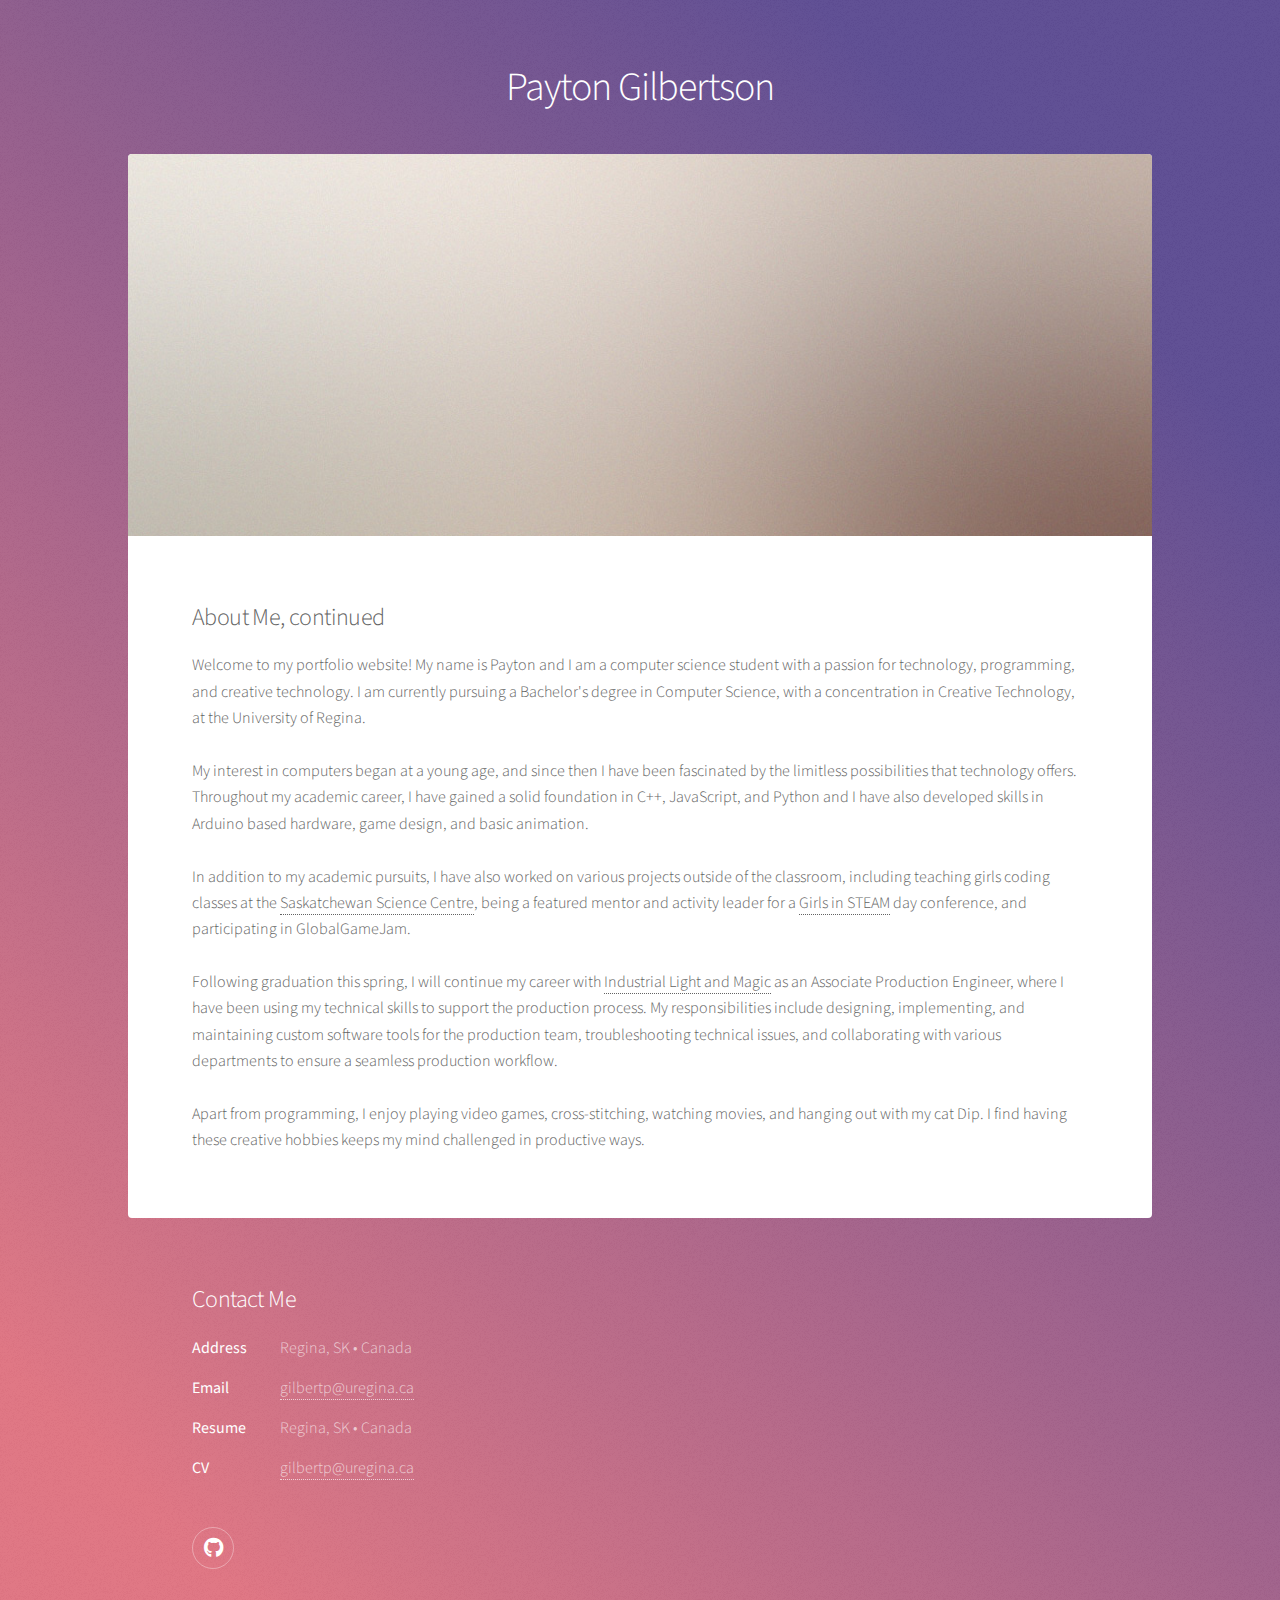
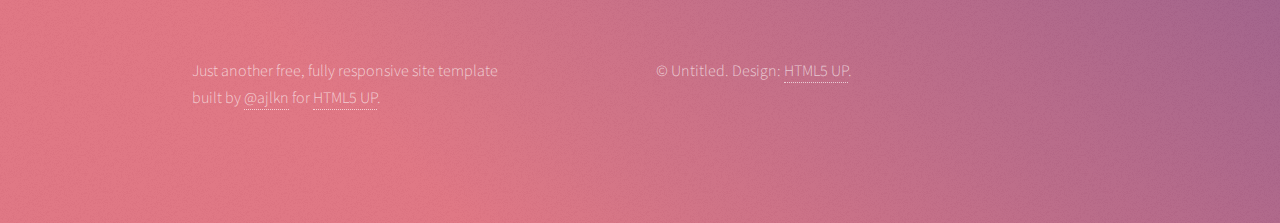
==== aboutMe.html @ b8f46f3b "about me page done" ====
<!DOCTYPE HTML>
<!--
	Stellar by HTML5 UP
	html5up.net | @ajlkn
	Free for personal and commercial use under the CCA 3.0 license (html5up.net/license)
-->
<html>
	<head>
		<title>About Me - Payton Gilbertson</title>
		<meta charset="utf-8" />
		<meta name="viewport" content="width=device-width, initial-scale=1, user-scalable=no" />
		<link rel="stylesheet" href="assets/css/main.css" />
		<noscript><link rel="stylesheet" href="assets/css/noscript.css" /></noscript>
	</head>
	<body class="is-preload">

		<!-- Wrapper -->
			<div id="wrapper">

				<!-- Header -->
					<header id="header">
						<h1>Payton Gilbertson</h1>
						<p></p>
					</header>

				<!-- Main -->
					<div id="main">

						<!-- Content -->
							<section id="content" class="main">
								<span class="image main"><img src="images/pic04.jpg" alt="" /></span>
								<h2>About Me, continued</h2>
								<p>Welcome to my portfolio website! My name is Payton and I am a computer 
									science student with a passion for technology, programming, and creative 
									technology. I am currently pursuing a Bachelor's degree in Computer 
									Science, with a concentration in Creative Technology, at the
									University of Regina.
									<br>
									<br>
									My interest in computers began at a young age, and since then I have been 
									fascinated by the limitless possibilities that technology offers. Throughout 
									my academic career, I have gained a solid foundation in C++, JavaScript, 
									and Python and I have also developed skills in Arduino 
									based hardware, game design, and basic animation.
									<br>
									<br>
									In addition to my academic pursuits, I have also worked on various projects 
									outside of the classroom, including teaching girls coding classes at the
									<a href="https://www.sasksciencecentre.com/go-code-programs#GoCodeGirls">Saskatchewan Science Centre</a>, being a featured mentor and activity leader
									for a <a href="https://skscgirlsinsteam.ca/animationandcoding/">
										Girls in STEAM</a> day conference, and participating in GlobalGameJam.
									<br>
									<br>
									Following graduation this spring, I will continue my career with 
									<a href="https://www.ilm.com/">Industrial Light and Magic</a> as an Associate Production Engineer, where I 
									have been using my technical skills to support the production process. 
									My responsibilities include designing, implementing, and maintaining custom 
									software tools for the production team, troubleshooting technical issues, 
									and collaborating with various departments to ensure a seamless production 
									workflow.
									<br>
									<br>
									Apart from programming, I enjoy playing video games, cross-stitching,
									 watching movies, and hanging out with my cat Dip. I find having these 
									 creative hobbies keeps my mind challenged in productive ways.
								
								</p>							
							</section>

					</div>

				<!-- Footer -->
				<footer id="footer">
					
					<section>
						<h2>Contact Me</h2>
						<dl class="alt">
							<dt>Address</dt>
							<dd>Regina, SK &bull; Canada</dd>
							<!-- <dt>Phone</dt> 
							<dd>(000) 000-0000 x 0000</dd> -->
							<dt>Email</dt>
							<dd><a href="#">gilbertp@uregina.ca</a></dd>
						
							<dt>Resume</dt>
							<dd>Regina, SK &bull; Canada</dd>
							
							<dt>CV</dt>
							<dd><a href="#">gilbertp@uregina.ca</a></dd>
						</dl>
						<ul class="icons">
							<li><a href="https://github.com/paytonGilbertson" class="icon brands fa-github alt"><span class="label">GitHub</span></a></li>
						</ul>
					</section>
					
					<p class="copyright">
						<p>Just another free, fully responsive site template<br />
							built by <a href="https://twitter.com/ajlkn">@ajlkn</a> for <a href="https://html5up.net">HTML5 UP</a>.</p>
							<p>&copy; Untitled. Design: <a href="https://html5up.net">HTML5 UP</a>.</p>
				</footer>

			</div>

		<!-- Scripts -->
			<script src="assets/js/jquery.min.js"></script>
			<script src="assets/js/jquery.scrollex.min.js"></script>
			<script src="assets/js/jquery.scrolly.min.js"></script>
			<script src="assets/js/browser.min.js"></script>
			<script src="assets/js/breakpoints.min.js"></script>
			<script src="assets/js/util.js"></script>
			<script src="assets/js/main.js"></script>

	</body>
</html>
---- assets/css/main.css ----
@import url(fontawesome-all.min.css);
@import 'https://fonts.googleapis.com/css?family=Source+Sans+Pro:300,400';

/*
	Stellar by HTML5 UP
	html5up.net | @ajlkn
	Free for personal and commercial use under the CCA 3.0 license (html5up.net/license)
*/

html, body, div, span, applet, object,
iframe, h1, h2, h3, h4, h5, h6, p, blockquote,
pre, a, abbr, acronym, address, big, cite,
code, del, dfn, em, img, ins, kbd, q, s, samp,
small, strike, strong, sub, sup, tt, var, b,
u, i, center, dl, dt, dd, ol, ul, li, fieldset,
form, label, legend, table, caption, tbody,
tfoot, thead, tr, th, td, article, aside,
canvas, details, embed, figure, figcaption,
footer, header, hgroup, menu, nav, output, ruby,
section, summary, time, mark, audio, video {
	margin: 0;
	padding: 0;
	border: 0;
	font-size: 100%;
	font: inherit;
	vertical-align: baseline;}

article, aside, details, figcaption, figure,
footer, header, hgroup, menu, nav, section {
	display: block;}

body {
	line-height: 1;
}

ol, ul {
	list-style: none;
}

blockquote, q {
	quotes: none;
}

	blockquote:before, blockquote:after, q:before, q:after {
		content: '';
		content: none;
	}

table {
	border-collapse: collapse;
	border-spacing: 0;
}

body {
	-webkit-text-size-adjust: none;
}

mark {
	background-color: transparent;
	color: inherit;
}

input::-moz-focus-inner {
	border: 0;
	padding: 0;
}

input, select, textarea {
	-moz-appearance: none;
	-webkit-appearance: none;
	-ms-appearance: none;
	appearance: none;
}

/* Basic */

	@-ms-viewport {
		width: device-width;
	}

	body {
		-ms-overflow-style: scrollbar;
	}

	@media screen and (max-width: 480px) {

		html, body {
			min-width: 320px;
		}

	}

	html {
		box-sizing: border-box;
	}

	*, *:before, *:after {
		box-sizing: inherit;
	}

	body {
		background-color: #935d8c;
		background-image: url("images/overlay.png"), -moz-linear-gradient(45deg, #e37682 15%, #5f4d93 85%);
		background-image: url("images/overlay.png"), -webkit-linear-gradient(45deg, #e37682 15%, #5f4d93 85%);
		background-image: url("images/overlay.png"), -ms-linear-gradient(45deg, #e37682 15%, #5f4d93 85%);
		background-image: url("images/overlay.png"), linear-gradient(45deg, #e37682 15%, #5f4d93 85%);
	}

		body.is-preload *, body.is-preload *:before, body.is-preload *:after {
			-moz-animation: none !important;
			-webkit-animation: none !important;
			-ms-animation: none !important;
			animation: none !important;
			-moz-transition: none !important;
			-webkit-transition: none !important;
			-ms-transition: none !important;
			transition: none !important;
		}

/* Type */

	body {
		background-color: #935d8c;
		color: rgba(255, 255, 255, 0.65);
	}

	body, input, select, textarea {
		font-family: "Source Sans Pro", Helvetica, sans-serif;
		font-size: 17pt;
		font-weight: 300;
		line-height: 1.65;
	}

		@media screen and (max-width: 1680px) {

			body, input, select, textarea {
				font-size: 14pt;
			}

		}

		@media screen and (max-width: 1280px) {

			body, input, select, textarea {
				font-size: 12pt;
			}

		}

		@media screen and (max-width: 360px) {

			body, input, select, textarea {
				font-size: 11pt;
			}

		}

	a {
		-moz-transition: color 0.2s ease, border-bottom 0.2s ease;
		-webkit-transition: color 0.2s ease, border-bottom 0.2s ease;
		-ms-transition: color 0.2s ease, border-bottom 0.2s ease;
		transition: color 0.2s ease, border-bottom 0.2s ease;
		text-decoration: none;
		border-bottom: dotted 1px;
		color: inherit;
	}

		a:hover {
			border-bottom-color: transparent;
		}

	strong, b {
		font-weight: 400;
	}

	em, i {
		font-style: italic;
	}

	p {
		margin: 0 0 2em 0;
	}

		p.content {
			-moz-columns: 20em 2;
			-webkit-columns: 20em 2;
			-ms-columns: 20em 2;
			columns: 20em 2;
			-moz-column-gap: 2em;
			-webkit-column-gap: 2em;
			-ms-column-gap: 2em;
			column-gap: 2em;
			text-align: justify;
		}

	h1, h2, h3, h4, h5, h6 {
		font-weight: 300;
		line-height: 1.5;
		margin: 0 0 0.7em 0;
		letter-spacing: -0.025em;
	}

		h1 a, h2 a, h3 a, h4 a, h5 a, h6 a {
			color: inherit;
			text-decoration: none;
		}

	h1 {
		font-size: 2.5em;
		line-height: 1.2;
	}

	h2 {
		font-size: 1.5em;
	}

	h3 {
		font-size: 1.25em;
	}

	h4 {
		font-size: 1.1em;
	}

	h5 {
		font-size: 0.9em;
	}

	h6 {
		font-size: 0.7em;
	}

	@media screen and (max-width: 736px) {

		h1 {
			font-size: 2em;
		}

	}

	sub {
		font-size: 0.8em;
		position: relative;
		top: 0.5em;
	}

	sup {
		font-size: 0.8em;
		position: relative;
		top: -0.5em;
	}

	blockquote {
		border-left: solid 4px;
		font-style: italic;
		margin: 0 0 2em 0;
		padding: 0.5em 0 0.5em 2em;
	}

	code {
		border-radius: 8px;
		border: solid 1px;
		font-family: "Courier New", monospace;
		font-size: 0.9em;
		margin: 0 0.25em;
		padding: 0.25em 0.65em;
	}

	pre {
		-webkit-overflow-scrolling: touch;
		font-family: "Courier New", monospace;
		font-size: 0.9em;
		margin: 0 0 2em 0;
	}

		pre code {
			display: block;
			line-height: 1.75;
			padding: 1em 1.5em;
			overflow-x: auto;
		}

	hr {
		border: 0;
		border-bottom: solid 1px;
		margin: 2em 0;
	}

		hr.major {
			margin: 3em 0;
		}

	.align-left {
		text-align: left;
	}

	.align-center {
		text-align: center;
	}

	.align-right {
		text-align: right;
	}

	input, select, textarea {
		color: #ffffff;
	}

	a:hover {
		color: #ffffff;
	}

	strong, b {
		color: #ffffff;
	}

	h1, h2, h3, h4, h5, h6 {
		color: #ffffff;
	}

	blockquote {
		border-left-color: rgba(255, 255, 255, 0.35);
	}

	code {
		background: rgba(255, 255, 255, 0.075);
		border-color: rgba(255, 255, 255, 0.35);
	}

	hr {
		border-bottom-color: rgba(255, 255, 255, 0.35);
	}

/* Row */

	.row {
		display: flex;
		flex-wrap: wrap;
		box-sizing: border-box;
		align-items: stretch;
	}

		.row > * {
			box-sizing: border-box;
		}

		.row.gtr-uniform > * > :last-child {
			margin-bottom: 0;
		}

		.row.aln-left {
			justify-content: flex-start;
		}

		.row.aln-center {
			justify-content: center;
		}

		.row.aln-right {
			justify-content: flex-end;
		}

		.row.aln-top {
			align-items: flex-start;
		}

		.row.aln-middle {
			align-items: center;
		}

		.row.aln-bottom {
			align-items: flex-end;
		}

		.row > .imp {
			order: -1;
		}

		.row > .col-1 {
			width: 8.33333%;
		}

		.row > .off-1 {
			margin-left: 8.33333%;
		}

		.row > .col-2 {
			width: 16.66667%;
		}

		.row > .off-2 {
			margin-left: 16.66667%;
		}

		.row > .col-3 {
			width: 25%;
		}

		.row > .off-3 {
			margin-left: 25%;
		}

		.row > .col-4 {
			width: 33.33333%;
		}

		.row > .off-4 {
			margin-left: 33.33333%;
		}

		.row > .col-5 {
			width: 41.66667%;
		}

		.row > .off-5 {
			margin-left: 41.66667%;
		}

		.row > .col-6 {
			width: 50%;
		}

		.row > .off-6 {
			margin-left: 50%;
		}

		.row > .col-7 {
			width: 58.33333%;
		}

		.row > .off-7 {
			margin-left: 58.33333%;
		}

		.row > .col-8 {
			width: 66.66667%;
		}

		.row > .off-8 {
			margin-left: 66.66667%;
		}

		.row > .col-9 {
			width: 75%;
		}

		.row > .off-9 {
			margin-left: 75%;
		}

		.row > .col-10 {
			width: 83.33333%;
		}

		.row > .off-10 {
			margin-left: 83.33333%;
		}

		.row > .col-11 {
			width: 91.66667%;
		}

		.row > .off-11 {
			margin-left: 91.66667%;
		}

		.row > .col-12 {
			width: 100%;
		}

		.row > .off-12 {
			margin-left: 100%;
		}

		.row.gtr-0 {
			margin-top: 0;
			margin-left: 0em;
		}

			.row.gtr-0 > * {
				padding: 0 0 0 0em;
			}

			.row.gtr-0.gtr-uniform {
				margin-top: 0em;
			}

				.row.gtr-0.gtr-uniform > * {
					padding-top: 0em;
				}

		.row.gtr-25 {
			margin-top: 0;
			margin-left: -0.375em;
		}

			.row.gtr-25 > * {
				padding: 0 0 0 0.375em;
			}

			.row.gtr-25.gtr-uniform {
				margin-top: -0.375em;
			}

				.row.gtr-25.gtr-uniform > * {
					padding-top: 0.375em;
				}

		.row.gtr-50 {
			margin-top: 0;
			margin-left: -0.75em;
		}

			.row.gtr-50 > * {
				padding: 0 0 0 0.75em;
			}

			.row.gtr-50.gtr-uniform {
				margin-top: -0.75em;
			}

				.row.gtr-50.gtr-uniform > * {
					padding-top: 0.75em;
				}

		.row {
			margin-top: 0;
			margin-left: -1.5em;
		}

			.row > * {
				padding: 0 0 0 1.5em;
			}

			.row.gtr-uniform {
				margin-top: -1.5em;
			}

				.row.gtr-uniform > * {
					padding-top: 1.5em;
				}

		.row.gtr-150 {
			margin-top: 0;
			margin-left: -2.25em;
		}

			.row.gtr-150 > * {
				padding: 0 0 0 2.25em;
			}

			.row.gtr-150.gtr-uniform {
				margin-top: -2.25em;
			}

				.row.gtr-150.gtr-uniform > * {
					padding-top: 2.25em;
				}

		.row.gtr-200 {
			margin-top: 0;
			margin-left: -3em;
		}

			.row.gtr-200 > * {
				padding: 0 0 0 3em;
			}

			.row.gtr-200.gtr-uniform {
				margin-top: -3em;
			}

				.row.gtr-200.gtr-uniform > * {
					padding-top: 3em;
				}

		@media screen and (max-width: 1680px) {

			.row {
				display: flex;
				flex-wrap: wrap;
				box-sizing: border-box;
				align-items: stretch;
			}

				.row > * {
					box-sizing: border-box;
				}

				.row.gtr-uniform > * > :last-child {
					margin-bottom: 0;
				}

				.row.aln-left {
					justify-content: flex-start;
				}

				.row.aln-center {
					justify-content: center;
				}

				.row.aln-right {
					justify-content: flex-end;
				}

				.row.aln-top {
					align-items: flex-start;
				}

				.row.aln-middle {
					align-items: center;
				}

				.row.aln-bottom {
					align-items: flex-end;
				}

				.row > .imp-xlarge {
					order: -1;
				}

				.row > .col-1-xlarge {
					width: 8.33333%;
				}

				.row > .off-1-xlarge {
					margin-left: 8.33333%;
				}

				.row > .col-2-xlarge {
					width: 16.66667%;
				}

				.row > .off-2-xlarge {
					margin-left: 16.66667%;
				}

				.row > .col-3-xlarge {
					width: 25%;
				}

				.row > .off-3-xlarge {
					margin-left: 25%;
				}

				.row > .col-4-xlarge {
					width: 33.33333%;
				}

				.row > .off-4-xlarge {
					margin-left: 33.33333%;
				}

				.row > .col-5-xlarge {
					width: 41.66667%;
				}

				.row > .off-5-xlarge {
					margin-left: 41.66667%;
				}

				.row > .col-6-xlarge {
					width: 50%;
				}

				.row > .off-6-xlarge {
					margin-left: 50%;
				}

				.row > .col-7-xlarge {
					width: 58.33333%;
				}

				.row > .off-7-xlarge {
					margin-left: 58.33333%;
				}

				.row > .col-8-xlarge {
					width: 66.66667%;
				}

				.row > .off-8-xlarge {
					margin-left: 66.66667%;
				}

				.row > .col-9-xlarge {
					width: 75%;
				}

				.row > .off-9-xlarge {
					margin-left: 75%;
				}

				.row > .col-10-xlarge {
					width: 83.33333%;
				}

				.row > .off-10-xlarge {
					margin-left: 83.33333%;
				}

				.row > .col-11-xlarge {
					width: 91.66667%;
				}

				.row > .off-11-xlarge {
					margin-left: 91.66667%;
				}

				.row > .col-12-xlarge {
					width: 100%;
				}

				.row > .off-12-xlarge {
					margin-left: 100%;
				}

				.row.gtr-0 {
					margin-top: 0;
					margin-left: 0em;
				}

					.row.gtr-0 > * {
						padding: 0 0 0 0em;
					}

					.row.gtr-0.gtr-uniform {
						margin-top: 0em;
					}

						.row.gtr-0.gtr-uniform > * {
							padding-top: 0em;
						}

				.row.gtr-25 {
					margin-top: 0;
					margin-left: -0.375em;
				}

					.row.gtr-25 > * {
						padding: 0 0 0 0.375em;
					}

					.row.gtr-25.gtr-uniform {
						margin-top: -0.375em;
					}

						.row.gtr-25.gtr-uniform > * {
							padding-top: 0.375em;
						}

				.row.gtr-50 {
					margin-top: 0;
					margin-left: -0.75em;
				}

					.row.gtr-50 > * {
						padding: 0 0 0 0.75em;
					}

					.row.gtr-50.gtr-uniform {
						margin-top: -0.75em;
					}

						.row.gtr-50.gtr-uniform > * {
							padding-top: 0.75em;
						}

				.row {
					margin-top: 0;
					margin-left: -1.5em;
				}

					.row > * {
						padding: 0 0 0 1.5em;
					}

					.row.gtr-uniform {
						margin-top: -1.5em;
					}

						.row.gtr-uniform > * {
							padding-top: 1.5em;
						}

				.row.gtr-150 {
					margin-top: 0;
					margin-left: -2.25em;
				}

					.row.gtr-150 > * {
						padding: 0 0 0 2.25em;
					}

					.row.gtr-150.gtr-uniform {
						margin-top: -2.25em;
					}

						.row.gtr-150.gtr-uniform > * {
							padding-top: 2.25em;
						}

				.row.gtr-200 {
					margin-top: 0;
					margin-left: -3em;
				}

					.row.gtr-200 > * {
						padding: 0 0 0 3em;
					}

					.row.gtr-200.gtr-uniform {
						margin-top: -3em;
					}

						.row.gtr-200.gtr-uniform > * {
							padding-top: 3em;
						}

		}

		@media screen and (max-width: 1280px) {

			.row {
				display: flex;
				flex-wrap: wrap;
				box-sizing: border-box;
				align-items: stretch;
			}

				.row > * {
					box-sizing: border-box;
				}

				.row.gtr-uniform > * > :last-child {
					margin-bottom: 0;
				}

				.row.aln-left {
					justify-content: flex-start;
				}

				.row.aln-center {
					justify-content: center;
				}

				.row.aln-right {
					justify-content: flex-end;
				}

				.row.aln-top {
					align-items: flex-start;
				}

				.row.aln-middle {
					align-items: center;
				}

				.row.aln-bottom {
					align-items: flex-end;
				}

				.row > .imp-large {
					order: -1;
				}

				.row > .col-1-large {
					width: 8.33333%;
				}

				.row > .off-1-large {
					margin-left: 8.33333%;
				}

				.row > .col-2-large {
					width: 16.66667%;
				}

				.row > .off-2-large {
					margin-left: 16.66667%;
				}

				.row > .col-3-large {
					width: 25%;
				}

				.row > .off-3-large {
					margin-left: 25%;
				}

				.row > .col-4-large {
					width: 33.33333%;
				}

				.row > .off-4-large {
					margin-left: 33.33333%;
				}

				.row > .col-5-large {
					width: 41.66667%;
				}

				.row > .off-5-large {
					margin-left: 41.66667%;
				}

				.row > .col-6-large {
					width: 50%;
				}

				.row > .off-6-large {
					margin-left: 50%;
				}

				.row > .col-7-large {
					width: 58.33333%;
				}

				.row > .off-7-large {
					margin-left: 58.33333%;
				}

				.row > .col-8-large {
					width: 66.66667%;
				}

				.row > .off-8-large {
					margin-left: 66.66667%;
				}

				.row > .col-9-large {
					width: 75%;
				}

				.row > .off-9-large {
					margin-left: 75%;
				}

				.row > .col-10-large {
					width: 83.33333%;
				}

				.row > .off-10-large {
					margin-left: 83.33333%;
				}

				.row > .col-11-large {
					width: 91.66667%;
				}

				.row > .off-11-large {
					margin-left: 91.66667%;
				}

				.row > .col-12-large {
					width: 100%;
				}

				.row > .off-12-large {
					margin-left: 100%;
				}

				.row.gtr-0 {
					margin-top: 0;
					margin-left: 0em;
				}

					.row.gtr-0 > * {
						padding: 0 0 0 0em;
					}

					.row.gtr-0.gtr-uniform {
						margin-top: 0em;
					}

						.row.gtr-0.gtr-uniform > * {
							padding-top: 0em;
						}

				.row.gtr-25 {
					margin-top: 0;
					margin-left: -0.375em;
				}

					.row.gtr-25 > * {
						padding: 0 0 0 0.375em;
					}

					.row.gtr-25.gtr-uniform {
						margin-top: -0.375em;
					}

						.row.gtr-25.gtr-uniform > * {
							padding-top: 0.375em;
						}

				.row.gtr-50 {
					margin-top: 0;
					margin-left: -0.75em;
				}

					.row.gtr-50 > * {
						padding: 0 0 0 0.75em;
					}

					.row.gtr-50.gtr-uniform {
						margin-top: -0.75em;
					}

						.row.gtr-50.gtr-uniform > * {
							padding-top: 0.75em;
						}

				.row {
					margin-top: 0;
					margin-left: -1.5em;
				}

					.row > * {
						padding: 0 0 0 1.5em;
					}

					.row.gtr-uniform {
						margin-top: -1.5em;
					}

						.row.gtr-uniform > * {
							padding-top: 1.5em;
						}

				.row.gtr-150 {
					margin-top: 0;
					margin-left: -2.25em;
				}

					.row.gtr-150 > * {
						padding: 0 0 0 2.25em;
					}

					.row.gtr-150.gtr-uniform {
						margin-top: -2.25em;
					}

						.row.gtr-150.gtr-uniform > * {
							padding-top: 2.25em;
						}

				.row.gtr-200 {
					margin-top: 0;
					margin-left: -3em;
				}

					.row.gtr-200 > * {
						padding: 0 0 0 3em;
					}

					.row.gtr-200.gtr-uniform {
						margin-top: -3em;
					}

						.row.gtr-200.gtr-uniform > * {
							padding-top: 3em;
						}

		}

		@media screen and (max-width: 980px) {

			.row {
				display: flex;
				flex-wrap: wrap;
				box-sizing: border-box;
				align-items: stretch;
			}

				.row > * {
					box-sizing: border-box;
				}

				.row.gtr-uniform > * > :last-child {
					margin-bottom: 0;
				}

				.row.aln-left {
					justify-content: flex-start;
				}

				.row.aln-center {
					justify-content: center;
				}

				.row.aln-right {
					justify-content: flex-end;
				}

				.row.aln-top {
					align-items: flex-start;
				}

				.row.aln-middle {
					align-items: center;
				}

				.row.aln-bottom {
					align-items: flex-end;
				}

				.row > .imp-medium {
					order: -1;
				}

				.row > .col-1-medium {
					width: 8.33333%;
				}

				.row > .off-1-medium {
					margin-left: 8.33333%;
				}

				.row > .col-2-medium {
					width: 16.66667%;
				}

				.row > .off-2-medium {
					margin-left: 16.66667%;
				}

				.row > .col-3-medium {
					width: 25%;
				}

				.row > .off-3-medium {
					margin-left: 25%;
				}

				.row > .col-4-medium {
					width: 33.33333%;
				}

				.row > .off-4-medium {
					margin-left: 33.33333%;
				}

				.row > .col-5-medium {
					width: 41.66667%;
				}

				.row > .off-5-medium {
					margin-left: 41.66667%;
				}

				.row > .col-6-medium {
					width: 50%;
				}

				.row > .off-6-medium {
					margin-left: 50%;
				}

				.row > .col-7-medium {
					width: 58.33333%;
				}

				.row > .off-7-medium {
					margin-left: 58.33333%;
				}

				.row > .col-8-medium {
					width: 66.66667%;
				}

				.row > .off-8-medium {
					margin-left: 66.66667%;
				}

				.row > .col-9-medium {
					width: 75%;
				}

				.row > .off-9-medium {
					margin-left: 75%;
				}

				.row > .col-10-medium {
					width: 83.33333%;
				}

				.row > .off-10-medium {
					margin-left: 83.33333%;
				}

				.row > .col-11-medium {
					width: 91.66667%;
				}

				.row > .off-11-medium {
					margin-left: 91.66667%;
				}

				.row > .col-12-medium {
					width: 100%;
				}

				.row > .off-12-medium {
					margin-left: 100%;
				}

				.row.gtr-0 {
					margin-top: 0;
					margin-left: 0em;
				}

					.row.gtr-0 > * {
						padding: 0 0 0 0em;
					}

					.row.gtr-0.gtr-uniform {
						margin-top: 0em;
					}

						.row.gtr-0.gtr-uniform > * {
							padding-top: 0em;
						}

				.row.gtr-25 {
					margin-top: 0;
					margin-left: -0.375em;
				}

					.row.gtr-25 > * {
						padding: 0 0 0 0.375em;
					}

					.row.gtr-25.gtr-uniform {
						margin-top: -0.375em;
					}

						.row.gtr-25.gtr-uniform > * {
							padding-top: 0.375em;
						}

				.row.gtr-50 {
					margin-top: 0;
					margin-left: -0.75em;
				}

					.row.gtr-50 > * {
						padding: 0 0 0 0.75em;
					}

					.row.gtr-50.gtr-uniform {
						margin-top: -0.75em;
					}

						.row.gtr-50.gtr-uniform > * {
							padding-top: 0.75em;
						}

				.row {
					margin-top: 0;
					margin-left: -1.5em;
				}

					.row > * {
						padding: 0 0 0 1.5em;
					}

					.row.gtr-uniform {
						margin-top: -1.5em;
					}

						.row.gtr-uniform > * {
							padding-top: 1.5em;
						}

				.row.gtr-150 {
					margin-top: 0;
					margin-left: -2.25em;
				}

					.row.gtr-150 > * {
						padding: 0 0 0 2.25em;
					}

					.row.gtr-150.gtr-uniform {
						margin-top: -2.25em;
					}

						.row.gtr-150.gtr-uniform > * {
							padding-top: 2.25em;
						}

				.row.gtr-200 {
					margin-top: 0;
					margin-left: -3em;
				}

					.row.gtr-200 > * {
						padding: 0 0 0 3em;
					}

					.row.gtr-200.gtr-uniform {
						margin-top: -3em;
					}

						.row.gtr-200.gtr-uniform > * {
							padding-top: 3em;
						}

		}

		@media screen and (max-width: 736px) {

			.row {
				display: flex;
				flex-wrap: wrap;
				box-sizing: border-box;
				align-items: stretch;
			}

				.row > * {
					box-sizing: border-box;
				}

				.row.gtr-uniform > * > :last-child {
					margin-bottom: 0;
				}

				.row.aln-left {
					justify-content: flex-start;
				}

				.row.aln-center {
					justify-content: center;
				}

				.row.aln-right {
					justify-content: flex-end;
				}

				.row.aln-top {
					align-items: flex-start;
				}

				.row.aln-middle {
					align-items: center;
				}

				.row.aln-bottom {
					align-items: flex-end;
				}

				.row > .imp-small {
					order: -1;
				}

				.row > .col-1-small {
					width: 8.33333%;
				}

				.row > .off-1-small {
					margin-left: 8.33333%;
				}

				.row > .col-2-small {
					width: 16.66667%;
				}

				.row > .off-2-small {
					margin-left: 16.66667%;
				}

				.row > .col-3-small {
					width: 25%;
				}

				.row > .off-3-small {
					margin-left: 25%;
				}

				.row > .col-4-small {
					width: 33.33333%;
				}

				.row > .off-4-small {
					margin-left: 33.33333%;
				}

				.row > .col-5-small {
					width: 41.66667%;
				}

				.row > .off-5-small {
					margin-left: 41.66667%;
				}

				.row > .col-6-small {
					width: 50%;
				}

				.row > .off-6-small {
					margin-left: 50%;
				}

				.row > .col-7-small {
					width: 58.33333%;
				}

				.row > .off-7-small {
					margin-left: 58.33333%;
				}

				.row > .col-8-small {
					width: 66.66667%;
				}

				.row > .off-8-small {
					margin-left: 66.66667%;
				}

				.row > .col-9-small {
					width: 75%;
				}

				.row > .off-9-small {
					margin-left: 75%;
				}

				.row > .col-10-small {
					width: 83.33333%;
				}

				.row > .off-10-small {
					margin-left: 83.33333%;
				}

				.row > .col-11-small {
					width: 91.66667%;
				}

				.row > .off-11-small {
					margin-left: 91.66667%;
				}

				.row > .col-12-small {
					width: 100%;
				}

				.row > .off-12-small {
					margin-left: 100%;
				}

				.row.gtr-0 {
					margin-top: 0;
					margin-left: 0em;
				}

					.row.gtr-0 > * {
						padding: 0 0 0 0em;
					}

					.row.gtr-0.gtr-uniform {
						margin-top: 0em;
					}

						.row.gtr-0.gtr-uniform > * {
							padding-top: 0em;
						}

				.row.gtr-25 {
					margin-top: 0;
					margin-left: -0.25em;
				}

					.row.gtr-25 > * {
						padding: 0 0 0 0.25em;
					}

					.row.gtr-25.gtr-uniform {
						margin-top: -0.25em;
					}

						.row.gtr-25.gtr-uniform > * {
							padding-top: 0.25em;
						}

				.row.gtr-50 {
					margin-top: 0;
					margin-left: -0.5em;
				}

					.row.gtr-50 > * {
						padding: 0 0 0 0.5em;
					}

					.row.gtr-50.gtr-uniform {
						margin-top: -0.5em;
					}

						.row.gtr-50.gtr-uniform > * {
							padding-top: 0.5em;
						}

				.row {
					margin-top: 0;
					margin-left: -1em;
				}

					.row > * {
						padding: 0 0 0 1em;
					}

					.row.gtr-uniform {
						margin-top: -1em;
					}

						.row.gtr-uniform > * {
							padding-top: 1em;
						}

				.row.gtr-150 {
					margin-top: 0;
					margin-left: -1.5em;
				}

					.row.gtr-150 > * {
						padding: 0 0 0 1.5em;
					}

					.row.gtr-150.gtr-uniform {
						margin-top: -1.5em;
					}

						.row.gtr-150.gtr-uniform > * {
							padding-top: 1.5em;
						}

				.row.gtr-200 {
					margin-top: 0;
					margin-left: -2em;
				}

					.row.gtr-200 > * {
						padding: 0 0 0 2em;
					}

					.row.gtr-200.gtr-uniform {
						margin-top: -2em;
					}

						.row.gtr-200.gtr-uniform > * {
							padding-top: 2em;
						}

		}

		@media screen and (max-width: 480px) {

			.row {
				display: flex;
				flex-wrap: wrap;
				box-sizing: border-box;
				align-items: stretch;
			}

				.row > * {
					box-sizing: border-box;
				}

				.row.gtr-uniform > * > :last-child {
					margin-bottom: 0;
				}

				.row.aln-left {
					justify-content: flex-start;
				}

				.row.aln-center {
					justify-content: center;
				}

				.row.aln-right {
					justify-content: flex-end;
				}

				.row.aln-top {
					align-items: flex-start;
				}

				.row.aln-middle {
					align-items: center;
				}

				.row.aln-bottom {
					align-items: flex-end;
				}

				.row > .imp-xsmall {
					order: -1;
				}

				.row > .col-1-xsmall {
					width: 8.33333%;
				}

				.row > .off-1-xsmall {
					margin-left: 8.33333%;
				}

				.row > .col-2-xsmall {
					width: 16.66667%;
				}

				.row > .off-2-xsmall {
					margin-left: 16.66667%;
				}

				.row > .col-3-xsmall {
					width: 25%;
				}

				.row > .off-3-xsmall {
					margin-left: 25%;
				}

				.row > .col-4-xsmall {
					width: 33.33333%;
				}

				.row > .off-4-xsmall {
					margin-left: 33.33333%;
				}

				.row > .col-5-xsmall {
					width: 41.66667%;
				}

				.row > .off-5-xsmall {
					margin-left: 41.66667%;
				}

				.row > .col-6-xsmall {
					width: 50%;
				}

				.row > .off-6-xsmall {
					margin-left: 50%;
				}

				.row > .col-7-xsmall {
					width: 58.33333%;
				}

				.row > .off-7-xsmall {
					margin-left: 58.33333%;
				}

				.row > .col-8-xsmall {
					width: 66.66667%;
				}

				.row > .off-8-xsmall {
					margin-left: 66.66667%;
				}

				.row > .col-9-xsmall {
					width: 75%;
				}

				.row > .off-9-xsmall {
					margin-left: 75%;
				}

				.row > .col-10-xsmall {
					width: 83.33333%;
				}

				.row > .off-10-xsmall {
					margin-left: 83.33333%;
				}

				.row > .col-11-xsmall {
					width: 91.66667%;
				}

				.row > .off-11-xsmall {
					margin-left: 91.66667%;
				}

				.row > .col-12-xsmall {
					width: 100%;
				}

				.row > .off-12-xsmall {
					margin-left: 100%;
				}

				.row.gtr-0 {
					margin-top: 0;
					margin-left: 0em;
				}

					.row.gtr-0 > * {
						padding: 0 0 0 0em;
					}

					.row.gtr-0.gtr-uniform {
						margin-top: 0em;
					}

						.row.gtr-0.gtr-uniform > * {
							padding-top: 0em;
						}

				.row.gtr-25 {
					margin-top: 0;
					margin-left: -0.3125em;
				}

					.row.gtr-25 > * {
						padding: 0 0 0 0.3125em;
					}

					.row.gtr-25.gtr-uniform {
						margin-top: -0.3125em;
					}

						.row.gtr-25.gtr-uniform > * {
							padding-top: 0.3125em;
						}

				.row.gtr-50 {
					margin-top: 0;
					margin-left: -0.625em;
				}

					.row.gtr-50 > * {
						padding: 0 0 0 0.625em;
					}

					.row.gtr-50.gtr-uniform {
						margin-top: -0.625em;
					}

						.row.gtr-50.gtr-uniform > * {
							padding-top: 0.625em;
						}

				.row {
					margin-top: 0;
					margin-left: -1.25em;
				}

					.row > * {
						padding: 0 0 0 1.25em;
					}

					.row.gtr-uniform {
						margin-top: -1.25em;
					}

						.row.gtr-uniform > * {
							padding-top: 1.25em;
						}

				.row.gtr-150 {
					margin-top: 0;
					margin-left: -1.875em;
				}

					.row.gtr-150 > * {
						padding: 0 0 0 1.875em;
					}

					.row.gtr-150.gtr-uniform {
						margin-top: -1.875em;
					}

						.row.gtr-150.gtr-uniform > * {
							padding-top: 1.875em;
						}

				.row.gtr-200 {
					margin-top: 0;
					margin-left: -2.5em;
				}

					.row.gtr-200 > * {
						padding: 0 0 0 2.5em;
					}

					.row.gtr-200.gtr-uniform {
						margin-top: -2.5em;
					}

						.row.gtr-200.gtr-uniform > * {
							padding-top: 2.5em;
						}

		}

/* Box */

	.box {
		border-radius: 8px;
		border: solid;
		margin-bottom: 2em;
		padding: 1.5em;
	}

		.box > :last-child,
		.box > :last-child > :last-child,
		.box > :last-child > :last-child > :last-child {
			margin-bottom: 0;
		}

		.box.alt {
			border: 0;
			border-radius: 0;
			padding: 0;
		}

	.box {
		border-color: rgba(255, 255, 255, 0.35);
	}

/* Button */

	input[type="submit"],
	input[type="reset"],
	input[type="button"],
	button,
	.button {
		-moz-appearance: none;
		-webkit-appearance: none;
		-ms-appearance: none;
		appearance: none;
		-moz-transition: background-color 0.2s ease-in-out, color 0.2s ease-in-out;
		-webkit-transition: background-color 0.2s ease-in-out, color 0.2s ease-in-out;
		-ms-transition: background-color 0.2s ease-in-out, color 0.2s ease-in-out;
		transition: background-color 0.2s ease-in-out, color 0.2s ease-in-out;
		border-radius: 8px;
		border: 0;
		cursor: pointer;
		display: inline-block;
		font-weight: 300;
		height: 2.75em;
		line-height: 2.75em;
		min-width: 9.25em;
		padding: 0 1.5em;
		text-align: center;
		text-decoration: none;
		white-space: nowrap;
	}

		input[type="submit"].icon,
		input[type="reset"].icon,
		input[type="button"].icon,
		button.icon,
		.button.icon {
			padding-left: 1.35em;
		}

			input[type="submit"].icon:before,
			input[type="reset"].icon:before,
			input[type="button"].icon:before,
			button.icon:before,
			.button.icon:before {
				margin-right: 0.5em;
			}

		input[type="submit"].fit,
		input[type="reset"].fit,
		input[type="button"].fit,
		button.fit,
		.button.fit {
			width: 100%;
		}

		input[type="submit"].small,
		input[type="reset"].small,
		input[type="button"].small,
		button.small,
		.button.small {
			font-size: 0.8em;
		}

		input[type="submit"].large,
		input[type="reset"].large,
		input[type="button"].large,
		button.large,
		.button.large {
			font-size: 1.35em;
		}

		input[type="submit"].disabled, input[type="submit"]:disabled,
		input[type="reset"].disabled,
		input[type="reset"]:disabled,
		input[type="button"].disabled,
		input[type="button"]:disabled,
		button.disabled,
		button:disabled,
		.button.disabled,
		.button:disabled {
			pointer-events: none;
			opacity: 0.25;
		}

		@media screen and (max-width: 736px) {

			input[type="submit"],
			input[type="reset"],
			input[type="button"],
			button,
			.button {
				min-width: 0;
			}

		}

	input[type="submit"],
	input[type="reset"],
	input[type="button"],
	button,
	.button {
		background-color: transparent;
		box-shadow: inset 0 0 0 1px rgba(255, 255, 255, 0.35);
		color: #ffffff !important;
	}

		input[type="submit"]:hover,
		input[type="reset"]:hover,
		input[type="button"]:hover,
		button:hover,
		.button:hover {
			background-color: rgba(255, 255, 255, 0.075);
		}

		input[type="submit"]:active,
		input[type="reset"]:active,
		input[type="button"]:active,
		button:active,
		.button:active {
			background-color: rgba(255, 255, 255, 0.2);
		}

		input[type="submit"].icon:before,
		input[type="reset"].icon:before,
		input[type="button"].icon:before,
		button.icon:before,
		.button.icon:before {
			color: rgba(255, 255, 255, 0.5);
		}

		input[type="submit"].primary,
		input[type="reset"].primary,
		input[type="button"].primary,
		button.primary,
		.button.primary {
			background-color: #8cc9f0;
			color: #ffffff !important;
			box-shadow: none;
		}

			input[type="submit"].primary:hover,
			input[type="reset"].primary:hover,
			input[type="button"].primary:hover,
			button.primary:hover,
			.button.primary:hover {
				background-color: #9acff2;
			}

			input[type="submit"].primary:active,
			input[type="reset"].primary:active,
			input[type="button"].primary:active,
			button.primary:active,
			.button.primary:active {
				background-color: #7ec3ee;
			}

			input[type="submit"].primary.icon:before,
			input[type="reset"].primary.icon:before,
			input[type="button"].primary.icon:before,
			button.primary.icon:before,
			.button.primary.icon:before {
				color: #ffffff !important;
			}

/* Form */

	form {
		margin: 0 0 2em 0;
	}

	label {
		display: block;
		font-size: 0.9em;
		font-weight: 400;
		margin: 0 0 1em 0;
	}

	input[type="text"],
	input[type="password"],
	input[type="email"],
	select,
	textarea {
		-moz-appearance: none;
		-webkit-appearance: none;
		-ms-appearance: none;
		appearance: none;
		border-radius: 8px;
		border: solid 1px;
		color: inherit;
		display: block;
		outline: 0;
		padding: 0 1em;
		text-decoration: none;
		width: 100%;
	}

		input[type="text"]:invalid,
		input[type="password"]:invalid,
		input[type="email"]:invalid,
		select:invalid,
		textarea:invalid {
			box-shadow: none;
		}

	select {
		background-size: 1.25rem;
		background-repeat: no-repeat;
		background-position: calc(100% - 1rem) center;
		height: 2.75em;
		padding-right: 2.75em;
		text-overflow: ellipsis;
	}

		select:focus::-ms-value {
			background-color: transparent;
		}

		select::-ms-expand {
			display: none;
		}

	input[type="text"],
	input[type="password"],
	input[type="email"],
	select {
		height: 2.75em;
	}

	textarea {
		padding: 0.75em 1em;
	}

	input[type="checkbox"],
	input[type="radio"] {
		-moz-appearance: none;
		-webkit-appearance: none;
		-ms-appearance: none;
		appearance: none;
		display: block;
		float: left;
		margin-right: -2em;
		opacity: 0;
		width: 1em;
		z-index: -1;
	}

		input[type="checkbox"] + label,
		input[type="radio"] + label {
			text-decoration: none;
			cursor: pointer;
			display: inline-block;
			font-size: 1em;
			font-weight: 300;
			padding-left: 2.4em;
			padding-right: 0.75em;
			position: relative;
		}

			input[type="checkbox"] + label:before,
			input[type="radio"] + label:before {
				-moz-osx-font-smoothing: grayscale;
				-webkit-font-smoothing: antialiased;
				display: inline-block;
				font-style: normal;
				font-variant: normal;
				text-rendering: auto;
				line-height: 1;
				text-transform: none !important;
				font-family: 'Font Awesome 5 Free';
				font-weight: 900;
			}

			input[type="checkbox"] + label:before,
			input[type="radio"] + label:before {
				border-radius: 8px;
				border: solid 1px;
				content: '';
				display: inline-block;
				font-size: 0.8em;
				height: 2.0625em;
				left: 0;
				line-height: 2.0625em;
				position: absolute;
				text-align: center;
				top: 0;
				width: 2.0625em;
			}

		input[type="checkbox"]:checked + label:before,
		input[type="radio"]:checked + label:before {
			content: '\f00c';
		}

	input[type="checkbox"] + label:before {
		border-radius: 8px;
	}

	input[type="radio"] + label:before {
		border-radius: 100%;
	}

	::-webkit-input-placeholder {
		opacity: 1.0;
	}

	:-moz-placeholder {
		opacity: 1.0;
	}

	::-moz-placeholder {
		opacity: 1.0;
	}

	:-ms-input-placeholder {
		opacity: 1.0;
	}

	label {
		color: #ffffff;
	}

	input[type="text"],
	input[type="password"],
	input[type="email"],
	select,
	textarea {
		background-color: rgba(255, 255, 255, 0.075);
		border-color: rgba(255, 255, 255, 0.35);
	}

		input[type="text"]:focus,
		input[type="password"]:focus,
		input[type="email"]:focus,
		select:focus,
		textarea:focus {
			border-color: #8cc9f0;
			box-shadow: 0 0 0 1px #8cc9f0;
		}

	select {
		background-image: url("data:image/svg+xml;charset=utf8,%3Csvg xmlns='http://www.w3.org/2000/svg' width='40' height='40' preserveAspectRatio='none' viewBox='0 0 40 40'%3E%3Cpath d='M9.4,12.3l10.4,10.4l10.4-10.4c0.2-0.2,0.5-0.4,0.9-0.4c0.3,0,0.6,0.1,0.9,0.4l3.3,3.3c0.2,0.2,0.4,0.5,0.4,0.9 c0,0.4-0.1,0.6-0.4,0.9L20.7,31.9c-0.2,0.2-0.5,0.4-0.9,0.4c-0.3,0-0.6-0.1-0.9-0.4L4.3,17.3c-0.2-0.2-0.4-0.5-0.4-0.9 c0-0.4,0.1-0.6,0.4-0.9l3.3-3.3c0.2-0.2,0.5-0.4,0.9-0.4S9.1,12.1,9.4,12.3z' fill='rgba(255, 255, 255, 0.35)' /%3E%3C/svg%3E");
	}

		select option {
			color: #ffffff;
			background: #935d8c;
		}

	input[type="checkbox"] + label,
	input[type="radio"] + label {
		color: rgba(255, 255, 255, 0.65);
	}

		input[type="checkbox"] + label:before,
		input[type="radio"] + label:before {
			background: rgba(255, 255, 255, 0.075);
			border-color: rgba(255, 255, 255, 0.35);
		}

	input[type="checkbox"]:checked + label:before,
	input[type="radio"]:checked + label:before {
		background-color: #ffffff;
		border-color: #ffffff;
		color: #935d8c;
	}

	input[type="checkbox"]:focus + label:before,
	input[type="radio"]:focus + label:before {
		border-color: #8cc9f0;
		box-shadow: 0 0 0 1px #8cc9f0;
	}

	::-webkit-input-placeholder {
		color: rgba(255, 255, 255, 0.5) !important;
	}

	:-moz-placeholder {
		color: rgba(255, 255, 255, 0.5) !important;
	}

	::-moz-placeholder {
		color: rgba(255, 255, 255, 0.5) !important;
	}

	:-ms-input-placeholder {
		color: rgba(255, 255, 255, 0.5) !important;
	}

	.formerize-placeholder {
		color: rgba(255, 255, 255, 0.5) !important;
	}

/* Icon */

	.icon {
		text-decoration: none;
		-moz-transition: background-color 0.2s ease-in-out, color 0.2s ease-in-out;
		-webkit-transition: background-color 0.2s ease-in-out, color 0.2s ease-in-out;
		-ms-transition: background-color 0.2s ease-in-out, color 0.2s ease-in-out;
		transition: background-color 0.2s ease-in-out, color 0.2s ease-in-out;
		border-bottom: none;
		position: relative;
	}

		.icon:before {
			-moz-osx-font-smoothing: grayscale;
			-webkit-font-smoothing: antialiased;
			display: inline-block;
			font-style: normal;
			font-variant: normal;
			text-rendering: auto;
			line-height: 1;
			text-transform: none !important;
			font-family: 'Font Awesome 5 Free';
			font-weight: 400;
		}

		.icon > .label {
			display: none;
		}

		.icon:before {
			line-height: solid;
		}

		.icon.solid:before {
			font-weight: 900;
		}

		.icon.brands:before {
			font-family: 'Font Awesome 5 Brands';
		}

		.icon.major {
			border: solid 1px;
			display: inline-block;
			border-radius: 100%;
			padding: 0.65em;
			margin: 0 0 2em 0;
			cursor: default;
		}

			.icon.major:before {
				display: inline-block;
				font-size: 6.25rem;
				width: 2.25em;
				height: 2.25em;
				line-height: 2.2em;
				border-radius: 100%;
				border: solid 1px;
				text-align: center;
			}

		.icon.alt {
			display: inline-block;
			border: solid 1px;
			border-radius: 100%;
		}

			.icon.alt:before {
				display: block;
				font-size: 1.25em;
				width: 2em;
				height: 2em;
				text-align: center;
				line-height: 2em;
			}

		.icon.style1 {
			color: #efa8b0;
		}

		.icon.style2 {
			color: #c79cc8;
		}

		.icon.style3 {
			color: #a89cc8;
		}

		.icon.style4 {
			color: #9bb2e1;
		}

		.icon.style5 {
			color: #8cc9f0;
		}

		@media screen and (max-width: 1680px) {

			.icon.major:before {
				font-size: 5.5rem;
			}

		}

		@media screen and (max-width: 1280px) {

			.icon.major:before {
				font-size: 4.75rem;
			}

		}

		@media screen and (max-width: 736px) {

			.icon.major {
				margin: 0 0 1.5em 0;
				padding: 0.35em;
			}

				.icon.major:before {
					font-size: 3.5rem;
				}

		}

	.icon.major {
		border-color: rgba(255, 255, 255, 0.35);
	}

		.icon.major:before {
			border-color: rgba(255, 255, 255, 0.35);
		}

	.icon.alt {
		border-color: rgba(255, 255, 255, 0.35);
		color: #ffffff;
	}

		.icon.alt:hover {
			background-color: rgba(255, 255, 255, 0.075);
		}

		.icon.alt:active {
			background-color: rgba(255, 255, 255, 0.2);
		}

/* Image */

	.image {
		border-radius: 8px;
		border: 0;
		display: inline-block;
		position: relative;
	}

		.image img {
			border-radius: 8px;
			display: block;
		}

		.image.left, .image.right {
			max-width: 40%;
		}

			.image.left img, .image.right img {
				width: 100%;
			}

		.image.left {
			float: left;
			margin: 0 1.5em 1em 0;
			top: 0.25em;
		}

		.image.right {
			float: right;
			margin: 0 0 1em 1.5em;
			top: 0.25em;
		}

		.image.fit {
			display: block;
			margin: 0 0 2em 0;
			width: 100%;
		}

			.image.fit img {
				width: 100%;
			}

		.image.main {
			display: block;
			margin: 0 0 3em 0;
			width: 100%;
		}

			.image.main img {
				width: 100%;
			}

/* List */

	ol {
		list-style: decimal;
		margin: 0 0 2em 0;
		padding-left: 1.25em;
	}

		ol li {
			padding-left: 0.25em;
		}

	ul {
		list-style: disc;
		margin: 0 0 2em 0;
		padding-left: 1em;
	}

		ul li {
			padding-left: 0.5em;
		}

		ul.alt {
			list-style: none;
			padding-left: 0;
		}

			ul.alt li {
				border-top: solid 1px;
				padding: 0.5em 0;
			}

				ul.alt li:first-child {
					border-top: 0;
					padding-top: 0;
				}

	dl {
		margin: 0 0 2em 0;
	}

		dl dt {
			display: block;
			font-weight: 400;
			margin: 0 0 1em 0;
		}

		dl dd {
			margin-left: 2em;
		}

		dl.alt dt {
			display: block;
			width: 3em;
			margin: 0;
			clear: left;
			float: left;
		}

		dl.alt dd {
			margin: 0 0 0.85em 5.5em;
		}

		dl.alt:after {
			content: '';
			display: block;
			clear: both;
		}

	ul.alt li {
		border-top-color: rgba(255, 255, 255, 0.35);
	}

	dl dt {
		color: #ffffff;
	}

/* Actions */

	ul.actions {
		display: -moz-flex;
		display: -webkit-flex;
		display: -ms-flex;
		display: flex;
		cursor: default;
		list-style: none;
		margin-left: -1em;
		padding-left: 0;
	}

		ul.actions li {
			padding: 0 0 0 1em;
			vertical-align: middle;
		}

		ul.actions.special {
			-moz-justify-content: center;
			-webkit-justify-content: center;
			-ms-justify-content: center;
			justify-content: center;
			width: 100%;
			margin-left: 0;
		}

			ul.actions.special li:first-child {
				padding-left: 0;
			}

		ul.actions.stacked {
			-moz-flex-direction: column;
			-webkit-flex-direction: column;
			-ms-flex-direction: column;
			flex-direction: column;
			margin-left: 0;
		}

			ul.actions.stacked li {
				padding: 1.3em 0 0 0;
			}

				ul.actions.stacked li:first-child {
					padding-top: 0;
				}

		ul.actions.fit {
			width: calc(100% + 1em);
		}

			ul.actions.fit li {
				-moz-flex-grow: 1;
				-webkit-flex-grow: 1;
				-ms-flex-grow: 1;
				flex-grow: 1;
				-moz-flex-shrink: 1;
				-webkit-flex-shrink: 1;
				-ms-flex-shrink: 1;
				flex-shrink: 1;
				width: 100%;
			}

				ul.actions.fit li > * {
					width: 100%;
				}

			ul.actions.fit.stacked {
				width: 100%;
			}

		@media screen and (max-width: 480px) {

			ul.actions:not(.fixed) {
				-moz-flex-direction: column;
				-webkit-flex-direction: column;
				-ms-flex-direction: column;
				flex-direction: column;
				margin-left: 0;
				width: 100% !important;
			}

				ul.actions:not(.fixed) li {
					-moz-flex-grow: 1;
					-webkit-flex-grow: 1;
					-ms-flex-grow: 1;
					flex-grow: 1;
					-moz-flex-shrink: 1;
					-webkit-flex-shrink: 1;
					-ms-flex-shrink: 1;
					flex-shrink: 1;
					padding: 1em 0 0 0;
					text-align: center;
					width: 100%;
				}

					ul.actions:not(.fixed) li > * {
						width: 100%;
					}

					ul.actions:not(.fixed) li:first-child {
						padding-top: 0;
					}

					ul.actions:not(.fixed) li input[type="submit"],
					ul.actions:not(.fixed) li input[type="reset"],
					ul.actions:not(.fixed) li input[type="button"],
					ul.actions:not(.fixed) li button,
					ul.actions:not(.fixed) li .button {
						width: 100%;
					}

						ul.actions:not(.fixed) li input[type="submit"].icon:before,
						ul.actions:not(.fixed) li input[type="reset"].icon:before,
						ul.actions:not(.fixed) li input[type="button"].icon:before,
						ul.actions:not(.fixed) li button.icon:before,
						ul.actions:not(.fixed) li .button.icon:before {
							margin-left: -0.5rem;
						}

		}

/* Icons */

	ul.icons {
		cursor: default;
		list-style: none;
		padding-left: 0;
	}

		ul.icons li {
			display: inline-block;
			padding: 0 0.65em 0 0;
		}

			ul.icons li:last-child {
				padding-right: 0 !important;
			}

/* Section/Article */

	section.special, article.special {
		text-align: center;
	}

	header.major {
		margin-bottom: 3em;
	}

		header.major h2 {
			font-size: 2em;
		}

			header.major h2:after {
				display: block;
				content: '';
				width: 3.25em;
				height: 2px;
				margin: 0.7em 0 1em 0;
				border-radius: 2px;
			}

				section.special header.major h2:after, article.special header.major h2:after {
					margin-left: auto;
					margin-right: auto;
				}

		header.major p {
			font-size: 1.25em;
			letter-spacing: -0.025em;
		}

		header.major.special {
			text-align: center;
		}

			header.major.special h2:after {
				margin-left: auto;
				margin-right: auto;
			}

	footer.major {
		margin-top: 3em;
	}

	@media screen and (max-width: 736px) {

		header.major {
			margin-bottom: 0;
		}

			header.major h2 {
				font-size: 1.5em;
			}

			header.major p {
				font-size: 1em;
				letter-spacing: 0;
			}

				header.major p br {
					display: none;
				}

		footer.major {
			margin-top: 0;
		}

	}

	header.major h2:after {
		background-color: rgba(255, 255, 255, 0.35);
	}

/* Table */

	.table-wrapper {
		-webkit-overflow-scrolling: touch;
		overflow-x: auto;
	}

	table {
		margin: 0 0 2em 0;
		width: 100%;
	}

		table tbody tr {
			border: solid 1px;
			border-left: 0;
			border-right: 0;
		}

		table td {
			padding: 0.75em 0.75em;
		}

		table th {
			font-size: 0.9em;
			font-weight: 400;
			padding: 0 0.75em 0.75em 0.75em;
			text-align: left;
		}

		table thead {
			border-bottom: solid 2px;
		}

		table tfoot {
			border-top: solid 2px;
		}

		table.alt {
			border-collapse: separate;
		}

			table.alt tbody tr td {
				border: solid 1px;
				border-left-width: 0;
				border-top-width: 0;
			}

				table.alt tbody tr td:first-child {
					border-left-width: 1px;
				}

			table.alt tbody tr:first-child td {
				border-top-width: 1px;
			}

			table.alt thead {
				border-bottom: 0;
			}

			table.alt tfoot {
				border-top: 0;
			}

	table tbody tr {
		border-color: rgba(255, 255, 255, 0.35);
	}

		table tbody tr:nth-child(2n + 1) {
			background-color: rgba(255, 255, 255, 0.075);
		}

	table th {
		color: #ffffff;
	}

	table thead {
		border-bottom-color: rgba(255, 255, 255, 0.35);
	}

	table tfoot {
		border-top-color: rgba(255, 255, 255, 0.35);
	}

	table.alt tbody tr td {
		border-color: rgba(255, 255, 255, 0.35);
	}

/* Features */

	.features {
		display: -moz-flex;
		display: -webkit-flex;
		display: -ms-flex;
		display: flex;
		-moz-flex-wrap: wrap;
		-webkit-flex-wrap: wrap;
		-ms-flex-wrap: wrap;
		flex-wrap: wrap;
		-moz-justify-content: center;
		-webkit-justify-content: center;
		-ms-justify-content: center;
		justify-content: center;
		width: calc(100% + 2em);
		margin: 0 0 3em -2em;
		padding: 0;
		list-style: none;
	}

		.features li {
			width: calc(33.33333% - 2em);
			margin-left: 2em;
			margin-top: 3em;
			padding: 0;
		}

			.features li:nth-child(1), .features li:nth-child(2), .features li:nth-child(3) {
				margin-top: 0;
			}

			.features li > :last-child {
				margin-bottom: 0;
			}

		@media screen and (max-width: 980px) {

			.features li {
				width: calc(50% - 2em);
			}

				.features li:nth-child(3) {
					margin-top: 3em;
				}

		}

		@media screen and (max-width: 736px) {

			.features {
				width: 100%;
				margin: 0 0 2em 0;
			}

				.features li {
					width: 100%;
					margin-left: 0;
					margin-top: 2em;
				}

					.features li:nth-child(2), .features li:nth-child(3) {
						margin-top: 2em;
					}

		}

/* Statistics */

	.statistics {
		display: -moz-flex;
		display: -webkit-flex;
		display: -ms-flex;
		display: flex;
		width: 100%;
		margin: 0 0 3em 0;
		padding: 0;
		list-style: none;
		cursor: default;
	}

		.statistics li {
			-moz-flex: 1;
			-webkit-flex: 1;
			-ms-flex: 1;
			flex: 1;
			padding: 1.5em;
			color: #ffffff;
			text-align: center;
		}

			.statistics li.style1 {
				background-color: #efa8b0;
			}

			.statistics li.style2 {
				background-color: #c79cc8;
			}

			.statistics li.style3 {
				background-color: #a89cc8;
			}

			.statistics li.style4 {
				background-color: #9bb2e1;
			}

			.statistics li.style5 {
				background-color: #8cc9f0;
			}

			.statistics li strong, .statistics li b {
				display: block;
				font-size: 2em;
				line-height: 1.1;
				color: inherit !important;
				font-weight: 300;
				letter-spacing: -0.025em;
			}

			.statistics li:first-child {
				border-top-left-radius: 8px;
				border-bottom-left-radius: 8px;
			}

			.statistics li:last-child {
				border-top-right-radius: 8px;
				border-bottom-right-radius: 8px;
			}

			.statistics li .icon {
				display: inline-block;
			}

				.statistics li .icon:before {
					font-size: 2.75rem;
					line-height: 1.3;
				}

		@media screen and (max-width: 980px) {

			.statistics li strong, .statistics li b {
				font-size: 1.5em;
			}

		}

		@media screen and (max-width: 736px) {

			.statistics {
				display: block;
				width: 20em;
				max-width: 100%;
				margin: 0 auto 2em auto;
			}

				.statistics li:first-child {
					border-bottom-left-radius: 0;
					border-top-right-radius: 8px;
				}

				.statistics li:last-child {
					border-top-right-radius: 0;
					border-bottom-left-radius: 8px;
				}

				.statistics li .icon:before {
					font-size: 3.75rem;
				}

				.statistics li strong, .statistics li b {
					font-size: 2.5em;
				}

		}

/* Spotlight */

	.spotlight {
		display: -moz-flex;
		display: -webkit-flex;
		display: -ms-flex;
		display: flex;
		-moz-align-items: center;
		-webkit-align-items: center;
		-ms-align-items: center;
		align-items: center;
		margin: 0 0 2em 0;
	}

		.spotlight .content {
			-moz-flex: 1;
			-webkit-flex: 1;
			-ms-flex: 1;
			flex: 1;
		}

			.spotlight .content > :last-child {
				margin-bottom: 0;
			}

			.spotlight .content header.major {
				margin: 0 0 2em 0;
			}

		.spotlight .image {
			display: inline-block;
			margin-left: 4em;
			padding: 0.65em;
			border-radius: 100%;
			border: solid 1px;
		}

			.spotlight .image img {
				display: block;
				border-radius: 100%;
				width: 16em;
			}

		@media screen and (max-width: 980px) {

			.spotlight {
				-moz-flex-direction: column-reverse;
				-webkit-flex-direction: column-reverse;
				-ms-flex-direction: column-reverse;
				flex-direction: column-reverse;
				text-align: center;
			}

				.spotlight .content {
					-moz-flex: 0 1 auto;
					-webkit-flex: 0 1 auto;
					-ms-flex: 0 1 auto;
					flex: 0 1 auto;
					width: 100%;
				}

					.spotlight .content header.major h2:after {
						margin-left: auto;
						margin-right: auto;
					}

					.spotlight .content .actions {
						-moz-justify-content: center;
						-webkit-justify-content: center;
						-ms-justify-content: center;
						justify-content: center;
						width: calc(100% + 1em);
					}

				.spotlight .image {
					-moz-flex: 0 1 auto;
					-webkit-flex: 0 1 auto;
					-ms-flex: 0 1 auto;
					flex: 0 1 auto;
					margin-left: 0;
					margin-bottom: 2em;
				}

		}

		@media screen and (max-width: 736px) {

			.spotlight .image {
				padding: 0.35em;
			}

				.spotlight .image img {
					width: 12em;
				}

		}

	.spotlight .image {
		border-color: rgba(255, 255, 255, 0.35);
	}

/* Header */

	#header {
		padding: 5em 5em 1em 5em ;
		text-align: center;
	}

		#header h1 {
			margin: 0 0 0.25em 0;
		}

		#header p {
			font-size: 1.25em;
			letter-spacing: -0.025em;
		}

		#header.alt {
			padding: 7em 5em 4em 5em ;
		}

			#header.alt h1 {
				font-size: 3.25em;
			}

			#header.alt > * {
				-moz-transition: opacity 3s ease;
				-webkit-transition: opacity 3s ease;
				-ms-transition: opacity 3s ease;
				transition: opacity 3s ease;
				-moz-transition-delay: 0.5s;
				-webkit-transition-delay: 0.5s;
				-ms-transition-delay: 0.5s;
				transition-delay: 0.5s;
				opacity: 1;
			}

			#header.alt .logo {
				-moz-transition: opacity 1.25s ease, -moz-transform 0.5s ease;
				-webkit-transition: opacity 1.25s ease, -webkit-transform 0.5s ease;
				-ms-transition: opacity 1.25s ease, -ms-transform 0.5s ease;
				transition: opacity 1.25s ease, transform 0.5s ease;
				-moz-transition-delay: 0s;
				-webkit-transition-delay: 0s;
				-ms-transition-delay: 0s;
				transition-delay: 0s;
				display: block;
				margin: 0 0 1.5em 0;
			}

				#header.alt .logo img {
					display: block;
					margin: 0 auto;
					max-width: 75%;
				}

		@media screen and (max-width: 1280px) {

			#header {
				padding: 4em 4em 0.1em 4em ;
			}

				#header.alt {
					padding: 6em 4em 3em 4em ;
				}

		}

		@media screen and (max-width: 980px) {

			#header {
				padding: 4em 3em 0.1em 3em ;
			}

				#header.alt {
					padding: 5em 3em 2em 3em ;
				}

		}

		@media screen and (max-width: 736px) {

			#header {
				padding: 3em 2em 0.1em 2em ;
			}

				#header p {
					font-size: 1em;
					letter-spacing: 0;
				}

					#header p br {
						display: none;
					}

				#header.alt {
					padding: 4em 2em 1em 2em ;
				}

					#header.alt h1 {
						font-size: 2.5em;
					}

		}

		@media screen and (max-width: 480px) {

			#header {
				padding: 3em 1.5em 0.1em 1.5em ;
			}

				#header.alt {
					padding: 4em 1.5em 1em 1.5em ;
				}

		}

		@media screen and (max-width: 360px) {

			#header {
				padding: 2.5em 1em 0.1em 1em ;
			}

				#header.alt {
					padding: 3.5em 1em 0.5em 1em ;
				}

		}

		body.is-preload #header.alt > * {
			opacity: 0;
		}

		body.is-preload #header.alt .logo {
			-moz-transform: scale(0.8) rotate(-30deg);
			-webkit-transform: scale(0.8) rotate(-30deg);
			-ms-transform: scale(0.8) rotate(-30deg);
			transform: scale(0.8) rotate(-30deg);
		}

/* Nav */

	#nav {
		-moz-transition: background-color 0.2s ease, border-top-left-radius 0.2s ease, border-top-right-radius 0.2s ease, padding 0.2s ease;
		-webkit-transition: background-color 0.2s ease, border-top-left-radius 0.2s ease, border-top-right-radius 0.2s ease, padding 0.2s ease;
		-ms-transition: background-color 0.2s ease, border-top-left-radius 0.2s ease, border-top-right-radius 0.2s ease, padding 0.2s ease;
		transition: background-color 0.2s ease, border-top-left-radius 0.2s ease, border-top-right-radius 0.2s ease, padding 0.2s ease;
		background-color: #ffffff;
		color: #636363;
		position: absolute;
		width: 64em;
		max-width: calc(100% - 4em);
		padding: 1em;
		background-color: #f7f7f7;
		border-top-left-radius: 0.25em;
		border-top-right-radius: 0.25em;
		cursor: default;
		text-align: center;
	}

		#nav input, #nav select, #nav textarea {
			color: #636363;
		}

		#nav a:hover {
			color: #636363;
		}

		#nav strong, #nav b {
			color: #636363;
		}

		#nav h1, #nav h2, #nav h3, #nav h4, #nav h5, #nav h6 {
			color: #636363;
		}

		#nav blockquote {
			border-left-color: #dddddd;
		}

		#nav code {
			background: rgba(222, 222, 222, 0.25);
			border-color: #dddddd;
		}

		#nav hr {
			border-bottom-color: #dddddd;
		}

		#nav + #main {
			padding-top: 4.25em;
		}

		#nav ul {
			margin: 0;
			padding: 0;
			list-style: none;
		}

			#nav ul li {
				-moz-transition: margin 0.2s ease;
				-webkit-transition: margin 0.2s ease;
				-ms-transition: margin 0.2s ease;
				transition: margin 0.2s ease;
				display: inline-block;
				margin: 0 0.35em;
				padding: 0;
				vertical-align: middle;
			}

				#nav ul li a {
					-moz-transition: font-size 0.2s ease;
					-webkit-transition: font-size 0.2s ease;
					-ms-transition: font-size 0.2s ease;
					transition: font-size 0.2s ease;
					display: inline-block;
					height: 2.25em;
					line-height: 2.25em;
					padding: 0 1.25em;
					border: 0;
					border-radius: 8px;
					box-shadow: inset 0 0 0 1px transparent;
				}

					#nav ul li a:hover {
						background-color: rgba(222, 222, 222, 0.25);
					}

					#nav ul li a.active {
						background-color: #ffffff;
						box-shadow: none;
					}

		#nav.alt {
			position: fixed;
			top: 0;
			padding: 0.5em 1em;
			background-color: rgba(247, 247, 247, 0.95);
			border-top-left-radius: 0;
			border-top-right-radius: 0;
			z-index: 10000;
		}

			#nav.alt ul li {
				margin: 0 0.175em;
			}

				#nav.alt ul li a {
					font-size: 0.9em;
				}

		@media screen and (max-width: 736px) {

			#nav {
				display: none;
			}

				#nav + #main {
					padding-top: 0;
				}

		}

/* Main */

	#main {
		background-color: #ffffff;
		color: #636363;
		border-radius: 0.25em;
	}

		#main input, #main select, #main textarea {
			color: #636363;
		}

		#main a:hover {
			color: #636363;
		}

		#main strong, #main b {
			color: #636363;
		}

		#main h1, #main h2, #main h3, #main h4, #main h5, #main h6 {
			color: #636363;
		}

		#main blockquote {
			border-left-color: #dddddd;
		}

		#main code {
			background: rgba(222, 222, 222, 0.25);
			border-color: #dddddd;
		}

		#main hr {
			border-bottom-color: #dddddd;
		}

		#main .box {
			border-color: #dddddd;
		}

		#main input[type="submit"],
		#main input[type="reset"],
		#main input[type="button"],
		#main button,
		#main .button {
			background-color: transparent;
			box-shadow: inset 0 0 0 1px #dddddd;
			color: #636363 !important;
		}

			#main input[type="submit"]:hover,
			#main input[type="reset"]:hover,
			#main input[type="button"]:hover,
			#main button:hover,
			#main .button:hover {
				background-color: rgba(222, 222, 222, 0.25);
			}

			#main input[type="submit"]:active,
			#main input[type="reset"]:active,
			#main input[type="button"]:active,
			#main button:active,
			#main .button:active {
				background-color: rgba(222, 222, 222, 0.5);
			}

			#main input[type="submit"].icon:before,
			#main input[type="reset"].icon:before,
			#main input[type="button"].icon:before,
			#main button.icon:before,
			#main .button.icon:before {
				color: rgba(99, 99, 99, 0.25);
			}

			#main input[type="submit"].primary,
			#main input[type="reset"].primary,
			#main input[type="button"].primary,
			#main button.primary,
			#main .button.primary {
				background-color: #8cc9f0;
				color: #ffffff !important;
				box-shadow: none;
			}

				#main input[type="submit"].primary:hover,
				#main input[type="reset"].primary:hover,
				#main input[type="button"].primary:hover,
				#main button.primary:hover,
				#main .button.primary:hover {
					background-color: #9acff2;
				}

				#main input[type="submit"].primary:active,
				#main input[type="reset"].primary:active,
				#main input[type="button"].primary:active,
				#main button.primary:active,
				#main .button.primary:active {
					background-color: #7ec3ee;
				}

				#main input[type="submit"].primary.icon:before,
				#main input[type="reset"].primary.icon:before,
				#main input[type="button"].primary.icon:before,
				#main button.primary.icon:before,
				#main .button.primary.icon:before {
					color: #ffffff !important;
				}

		#main label {
			color: #636363;
		}

		#main input[type="text"],
		#main input[type="password"],
		#main input[type="email"],
		#main select,
		#main textarea {
			background-color: rgba(222, 222, 222, 0.25);
			border-color: #dddddd;
		}

			#main input[type="text"]:focus,
			#main input[type="password"]:focus,
			#main input[type="email"]:focus,
			#main select:focus,
			#main textarea:focus {
				border-color: #8cc9f0;
				box-shadow: 0 0 0 1px #8cc9f0;
			}

		#main select {
			background-image: url("data:image/svg+xml;charset=utf8,%3Csvg xmlns='http://www.w3.org/2000/svg' width='40' height='40' preserveAspectRatio='none' viewBox='0 0 40 40'%3E%3Cpath d='M9.4,12.3l10.4,10.4l10.4-10.4c0.2-0.2,0.5-0.4,0.9-0.4c0.3,0,0.6,0.1,0.9,0.4l3.3,3.3c0.2,0.2,0.4,0.5,0.4,0.9 c0,0.4-0.1,0.6-0.4,0.9L20.7,31.9c-0.2,0.2-0.5,0.4-0.9,0.4c-0.3,0-0.6-0.1-0.9-0.4L4.3,17.3c-0.2-0.2-0.4-0.5-0.4-0.9 c0-0.4,0.1-0.6,0.4-0.9l3.3-3.3c0.2-0.2,0.5-0.4,0.9-0.4S9.1,12.1,9.4,12.3z' fill='%23dddddd' /%3E%3C/svg%3E");
		}

			#main select option {
				color: #636363;
				background: #ffffff;
			}

		#main input[type="checkbox"] + label,
		#main input[type="radio"] + label {
			color: #636363;
		}

			#main input[type="checkbox"] + label:before,
			#main input[type="radio"] + label:before {
				background: rgba(222, 222, 222, 0.25);
				border-color: #dddddd;
			}

		#main input[type="checkbox"]:checked + label:before,
		#main input[type="radio"]:checked + label:before {
			background-color: #636363;
			border-color: #636363;
			color: #ffffff;
		}

		#main input[type="checkbox"]:focus + label:before,
		#main input[type="radio"]:focus + label:before {
			border-color: #8cc9f0;
			box-shadow: 0 0 0 1px #8cc9f0;
		}

		#main ::-webkit-input-placeholder {
			color: rgba(99, 99, 99, 0.25) !important;
		}

		#main :-moz-placeholder {
			color: rgba(99, 99, 99, 0.25) !important;
		}

		#main ::-moz-placeholder {
			color: rgba(99, 99, 99, 0.25) !important;
		}

		#main :-ms-input-placeholder {
			color: rgba(99, 99, 99, 0.25) !important;
		}

		#main .formerize-placeholder {
			color: rgba(99, 99, 99, 0.25) !important;
		}

		#main .icon.major {
			border-color: #dddddd;
		}

			#main .icon.major:before {
				border-color: #dddddd;
			}

		#main .icon.alt {
			border-color: #dddddd;
			color: #636363;
		}

			#main .icon.alt:hover {
				background-color: rgba(222, 222, 222, 0.25);
			}

			#main .icon.alt:active {
				background-color: rgba(222, 222, 222, 0.5);
			}

		#main ul.alt li {
			border-top-color: #dddddd;
		}

		#main dl dt {
			color: #636363;
		}

		#main header.major h2:after {
			background-color: #dddddd;
			background-image: -moz-linear-gradient(90deg, #efa8b0, #a89cc8, #8cc9f0);
			background-image: -webkit-linear-gradient(90deg, #efa8b0, #a89cc8, #8cc9f0);
			background-image: -ms-linear-gradient(90deg, #efa8b0, #a89cc8, #8cc9f0);
			background-image: linear-gradient(90deg, #efa8b0, #a89cc8, #8cc9f0);
		}

		#main table tbody tr {
			border-color: #dddddd;
		}

			#main table tbody tr:nth-child(2n + 1) {
				background-color: rgba(222, 222, 222, 0.25);
			}

		#main table th {
			color: #636363;
		}

		#main table thead {
			border-bottom-color: #dddddd;
		}

		#main table tfoot {
			border-top-color: #dddddd;
		}

		#main table.alt tbody tr td {
			border-color: #dddddd;
		}

		#main .spotlight .image {
			border-color: #dddddd;
		}

		#main > .main {
			padding: 5em 5em 3em 5em ;
			border-top: solid 1px #dddddd;
		}

			#main > .main:first-child {
				border-top: 0;
			}

			#main > .main > .image.main:first-child {
				margin: -5em 0 5em -5em;
				width: calc(100% + 10em);
				border-top-right-radius: 0.25em;
				border-top-left-radius: 0.25em;
				border-bottom-right-radius: 0;
				border-bottom-left-radius: 0;
			}

				#main > .main > .image.main:first-child img {
					border-top-right-radius: 0.25em;
					border-top-left-radius: 0.25em;
					border-bottom-right-radius: 0;
					border-bottom-left-radius: 0;
				}

		@media screen and (max-width: 1280px) {

			#main > .main {
				padding: 4em 4em 2em 4em ;
			}

				#main > .main > .image.main:first-child {
					margin: -4em 0 4em -4em;
					width: calc(100% + 8em);
				}

		}

		@media screen and (max-width: 980px) {

			#main > .main {
				padding: 4em 3em 2em 3em ;
			}

				#main > .main > .image.main:first-child {
					margin: -4em 0 4em -3em;
					width: calc(100% + 6em);
				}

		}

		@media screen and (max-width: 736px) {

			#main > .main {
				padding: 3em 2em 1em 2em ;
			}

				#main > .main > .image.main:first-child {
					margin: -3em 0 2em -2em;
					width: calc(100% + 4em);
				}

		}

		@media screen and (max-width: 480px) {

			#main > .main {
				padding: 3em 1.5em 1em 1.5em ;
			}

				#main > .main > .image.main:first-child {
					margin: -3em 0 1.5em -1.5em;
					width: calc(100% + 3em);
				}

		}

		@media screen and (max-width: 360px) {

			#main {
				border-radius: 0;
			}

				#main > .main {
					padding: 2.5em 1em 0.5em 1em ;
				}

					#main > .main > .image.main:first-child {
						margin: -2.5em 0 1.5em -1em;
						width: calc(100% + 2em);
						border-radius: 0;
					}

						#main > .main > .image.main:first-child img {
							border-radius: 0;
						}

		}

/* Footer */

	#footer {
		display: -moz-flex;
		display: -webkit-flex;
		display: -ms-flex;
		display: flex;
		-moz-flex-wrap: wrap;
		-webkit-flex-wrap: wrap;
		-ms-flex-wrap: wrap;
		flex-wrap: wrap;
		padding: 5em 5em 3em 5em ;
		width: calc(100% + 2em);
		margin: 0 0 3em -2em;
	}

		#footer > * {
			width: calc(50% - 2em);
			margin-left: 2em;
		}

		#footer .copyright {
			width: 100%;
			margin: 2.5em 0 2em 0;
			font-size: 0.8em;
			text-align: center;
		}

		@media screen and (max-width: 1280px) {

			#footer {
				padding: 4em 4em 2em 4em ;
			}

		}

		@media screen and (max-width: 980px) {

			#footer {
				padding: 4em 3em 2em 3em ;
				display: block;
				margin: 0 0 3em 0;
				width: 100%;
			}

				#footer > * {
					width: 100%;
					margin-left: 0;
					margin-bottom: 3em;
				}

				#footer .copyright {
					text-align: left;
				}

		}

		@media screen and (max-width: 736px) {

			#footer {
				padding: 3em 2em 1em 2em ;
			}

		}

		@media screen and (max-width: 480px) {

			#footer {
				padding: 3em 1.5em 1em 1.5em ;
			}

		}

		@media screen and (max-width: 480px) {

			#footer {
				padding: 2.5em 1em 0.5em 1em ;
			}

		}

/* Wrapper */

	#wrapper {
		width: 64em;
		max-width: calc(100% - 4em);
		margin: 0 auto;
	}

		@media screen and (max-width: 480px) {

			#wrapper {
				max-width: calc(100% - 2em);
			}

		}

		@media screen and (max-width: 360px) {

			#wrapper {
				max-width: 100%;
			}

		}
---- assets/css/noscript.css ----
/*
	Stellar by HTML5 UP
	html5up.net | @ajlkn
	Free for personal and commercial use under the CCA 3.0 license (html5up.net/license)
*/

/* Header */

	body.is-preload #header.alt > * {
		opacity: 1;
	}

	body.is-preload #header.alt .logo {
		-moz-transform: none;
		-webkit-transform: none;
		-ms-transform: none;
		transform: none;
	}
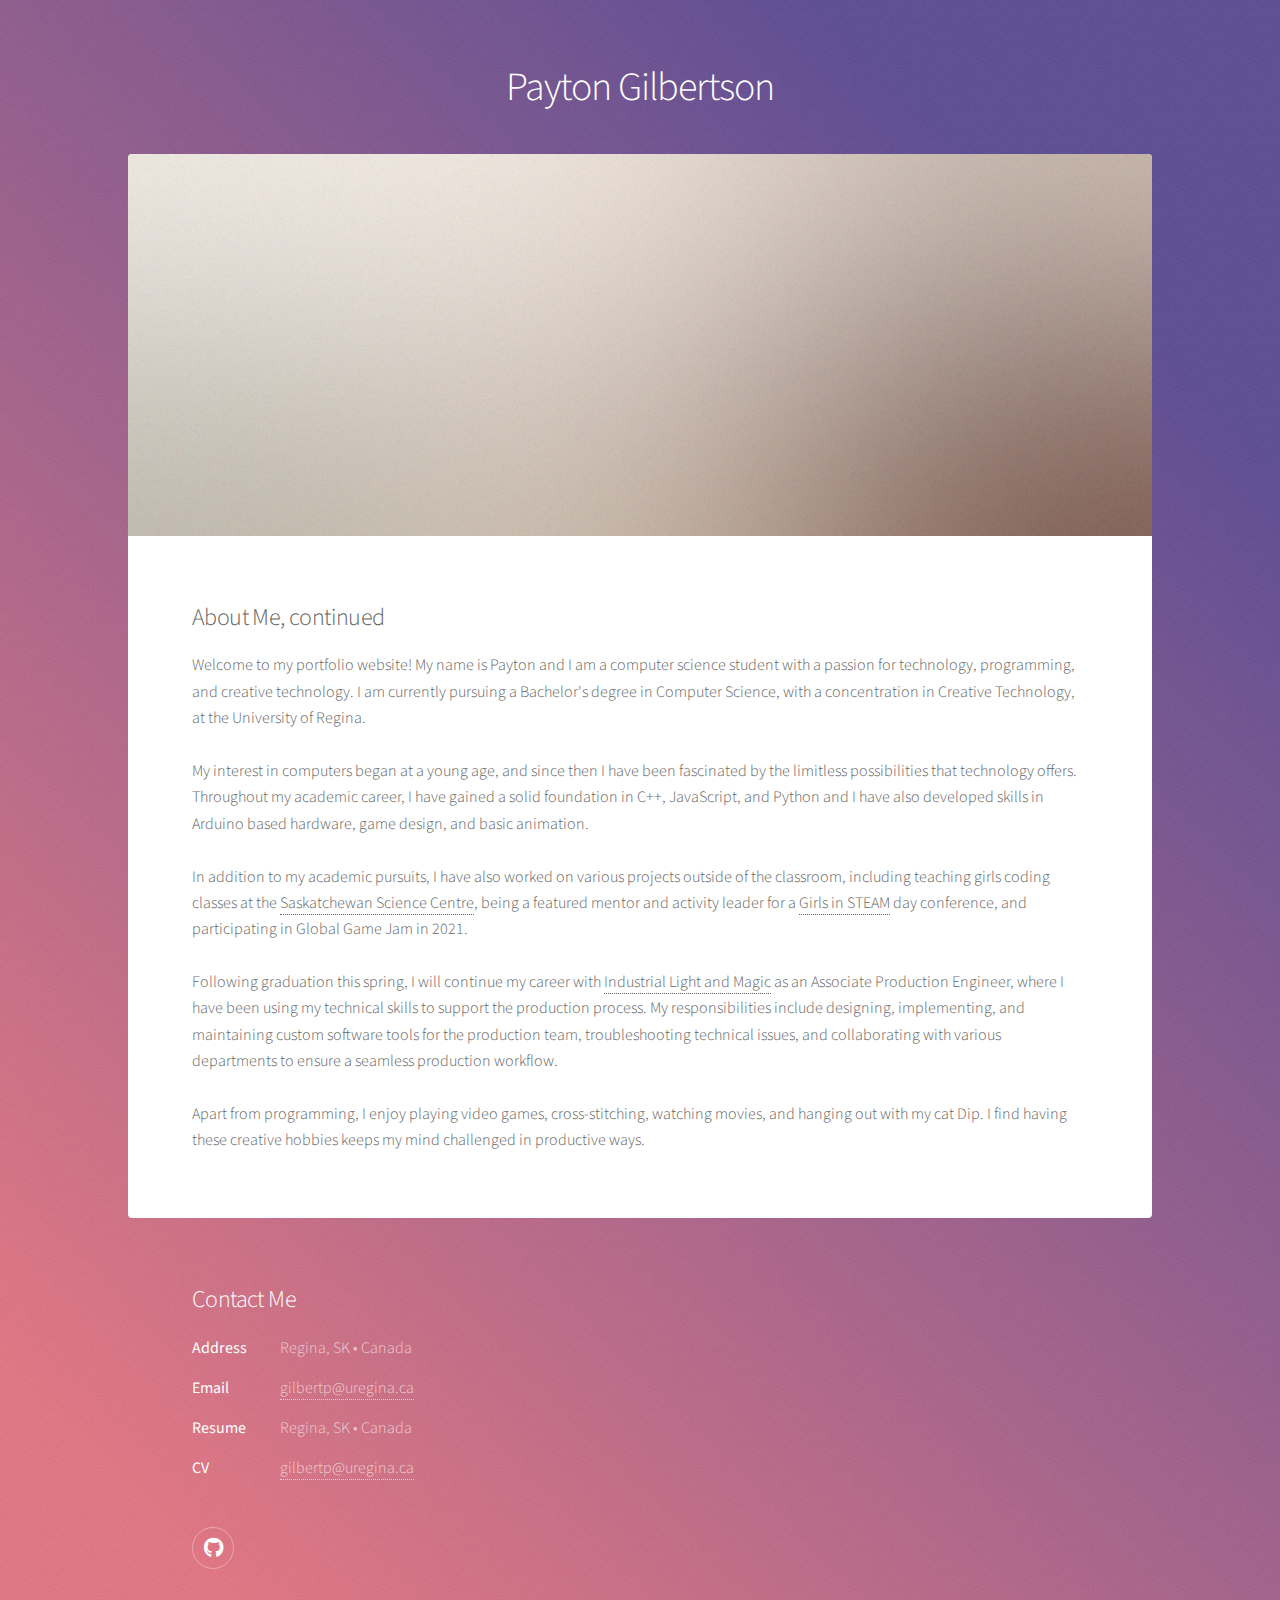
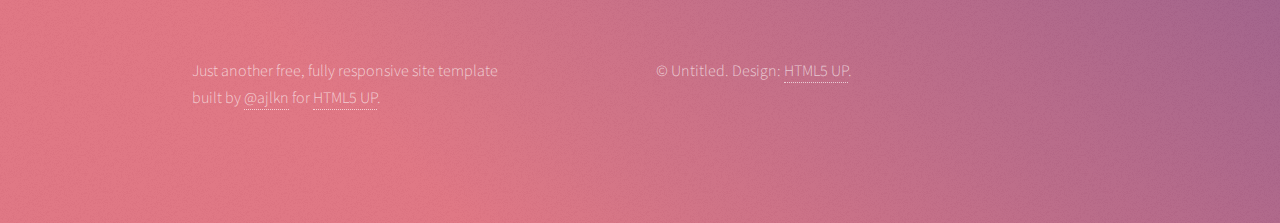
==== commit e99e89a5: "updated project info" ====
--- a/aboutMe.html
+++ b/aboutMe.html
@@ -48,7 +48,7 @@
 									outside of the classroom, including teaching girls coding classes at the
 									<a href="https://www.sasksciencecentre.com/go-code-programs#GoCodeGirls">Saskatchewan Science Centre</a>, being a featured mentor and activity leader
 									for a <a href="https://skscgirlsinsteam.ca/animationandcoding/">
-										Girls in STEAM</a> day conference, and participating in GlobalGameJam.
+										Girls in STEAM</a> day conference, and participating in Global Game Jam in 2021.
 									<br>
 									<br>
 									Following graduation this spring, I will continue my career with 
--- a/assets/css/main.css
+++ b/assets/css/main.css
@@ -2817,7 +2817,11 @@
 			width: calc(33.33333% - 2em);
 			margin-left: 2em;
 			margin-top: 3em;
-			padding: 0;
+			padding: 1.5em;
+			border-radius: 5%;
+			border-style: solid;
+			border-width: 2px;
+			border-color: lightGrey;
 		}
 
 			.features li:nth-child(1), .features li:nth-child(2), .features li:nth-child(3) {
@@ -3782,4 +3786,14 @@
 				max-width: 100%;
 			}
 
-		}+		}
+
+/* Added by me*/
+.thumbImage {
+	border-radius: 5%;
+	width: 15em;
+	display: block;
+	margin-left: auto;
+	margin-right: auto;
+	margin-bottom: 1em;
+}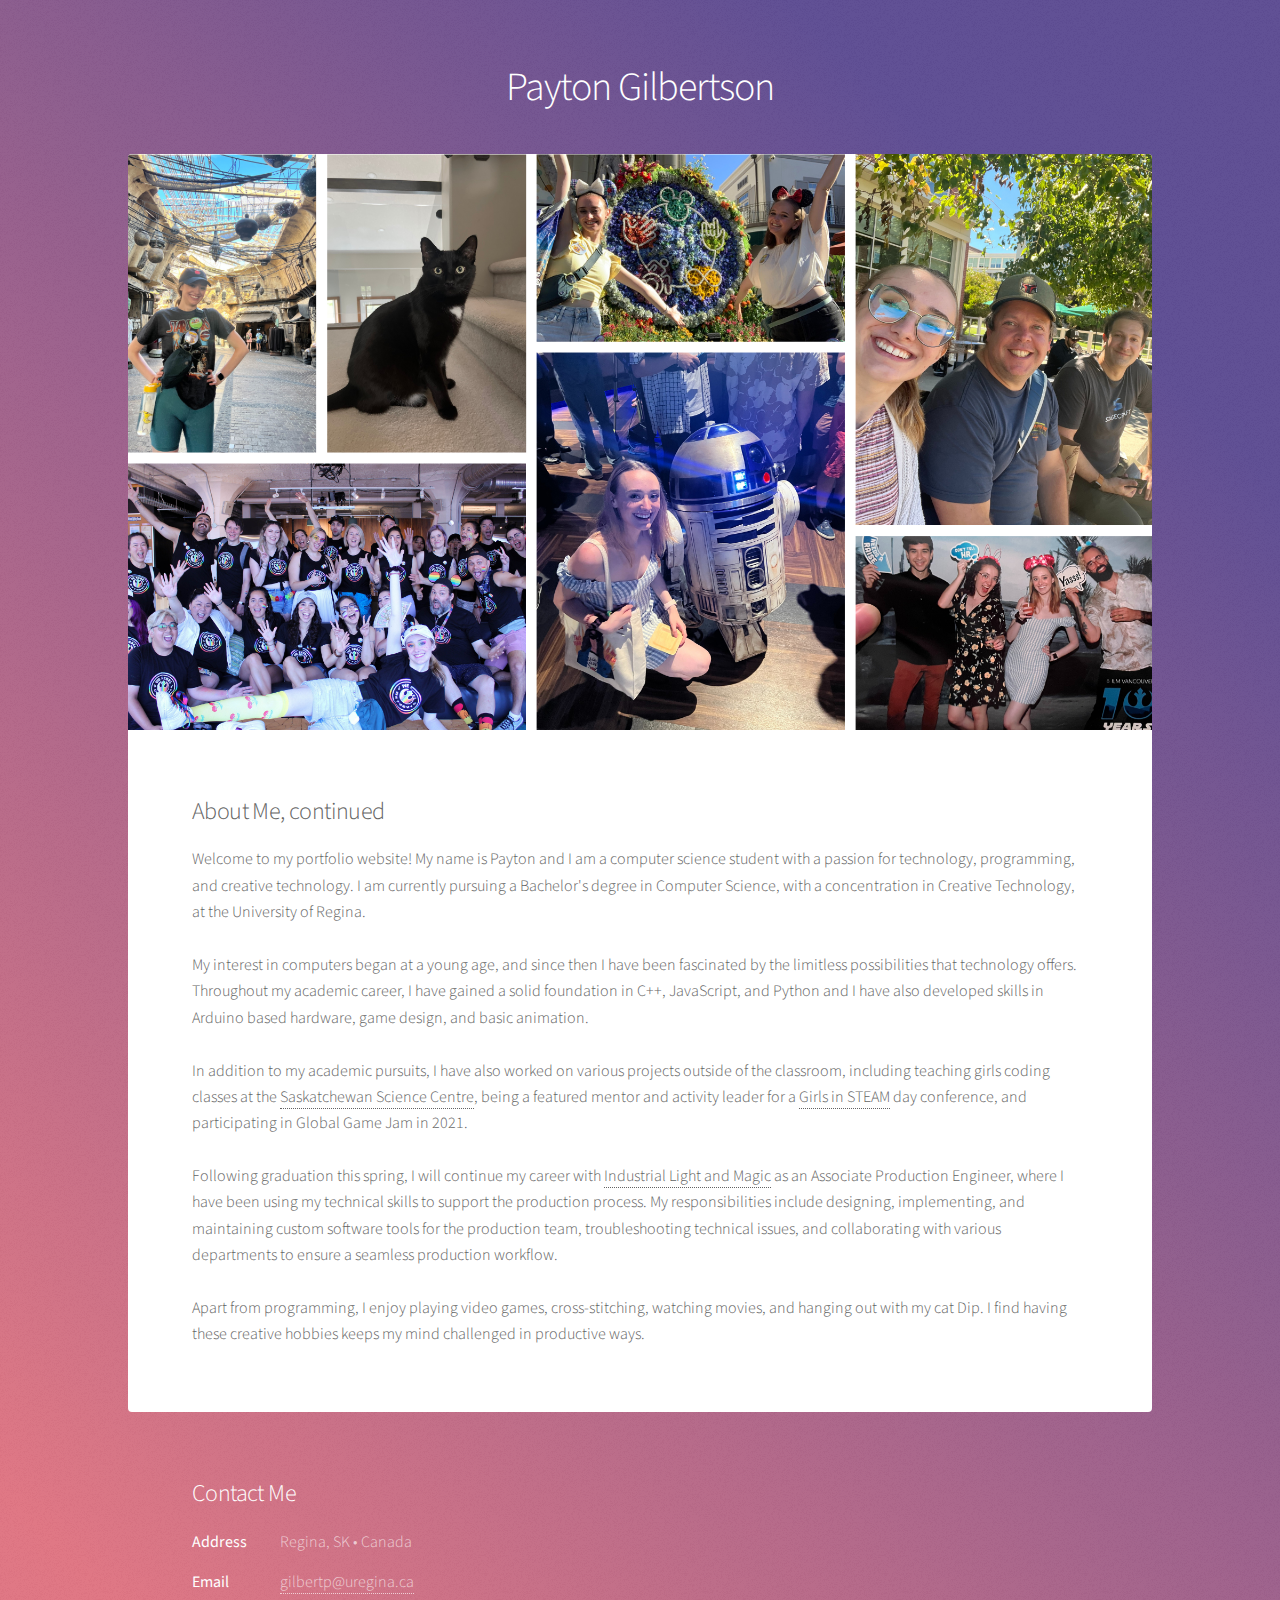
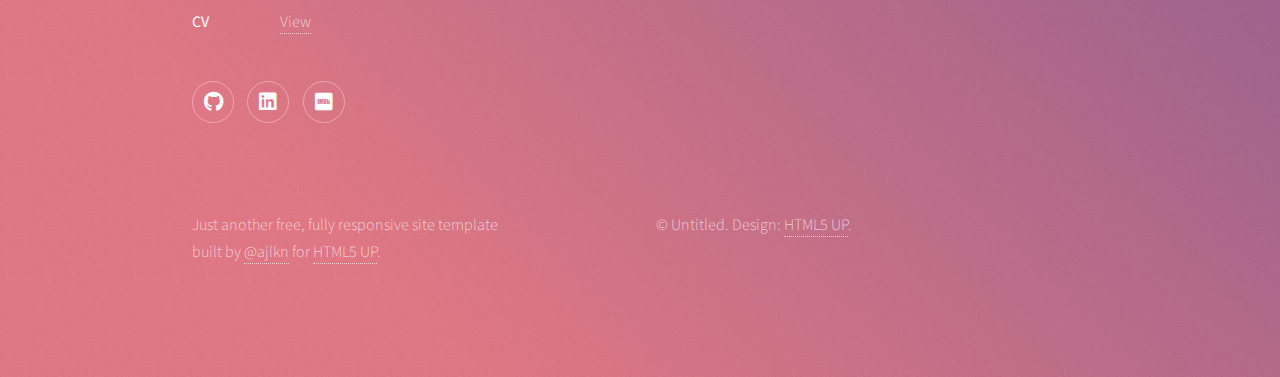
==== commit 13bc8a59: "Update aboutMe.html" ====
--- a/aboutMe.html
+++ b/aboutMe.html
@@ -28,7 +28,7 @@
 
 						<!-- Content -->
 							<section id="content" class="main">
-								<span class="image main"><img src="images/pic04.jpg" alt="" /></span>
+								<span class="image main"><img src="images/Travel Photo Collage Desktop Wallpaper.png" alt="" /></span>
 								<h2>About Me, continued</h2>
 								<p>Welcome to my portfolio website! My name is Payton and I am a computer 
 									science student with a passion for technology, programming, and creative 
@@ -71,7 +71,7 @@
 
 				<!-- Footer -->
 				<footer id="footer">
-					
+						
 					<section>
 						<h2>Contact Me</h2>
 						<dl class="alt">
@@ -80,26 +80,24 @@
 							<!-- <dt>Phone</dt> 
 							<dd>(000) 000-0000 x 0000</dd> -->
 							<dt>Email</dt>
-							<dd><a href="#">gilbertp@uregina.ca</a></dd>
-						
-							<dt>Resume</dt>
-							<dd>Regina, SK &bull; Canada</dd>
+							<dd><address><a href="mailto:gilbertp@uregina.ca">gilbertp@uregina.ca</a></address></dd>
 							
 							<dt>CV</dt>
-							<dd><a href="#">gilbertp@uregina.ca</a></dd>
+							<dd><a href="cv.pdf">View</a></dd>
 						</dl>
 						<ul class="icons">
 							<li><a href="https://github.com/paytonGilbertson" class="icon brands fa-github alt"><span class="label">GitHub</span></a></li>
+							<li><a href="https://www.linkedin.com/in/payton-gilbertson-b531a5190/" class="icon brands fa-linkedin alt"><span class="label">LinkedIn</span></a></li>
+							<li><a href="https://www.imdb.com/name/nm14652142/?ref_=ttfc_fc_cr1452" class="icon brands fa-imdb alt"><span class="label">LinkedIn</span></a></li>
 						</ul>
 					</section>
-					
 					<p class="copyright">
 						<p>Just another free, fully responsive site template<br />
 							built by <a href="https://twitter.com/ajlkn">@ajlkn</a> for <a href="https://html5up.net">HTML5 UP</a>.</p>
 							<p>&copy; Untitled. Design: <a href="https://html5up.net">HTML5 UP</a>.</p>
 				</footer>
 
-			</div>
+		</div>
 
 		<!-- Scripts -->
 			<script src="assets/js/jquery.min.js"></script>
--- a/assets/css/main.css
+++ b/assets/css/main.css
@@ -282,7 +282,7 @@
 
 	hr {
 		border: 0;
-		border-bottom: solid 1px;
+		/*border-bottom: solid 1px;*/
 		margin: 2em 0;
 	}
 
@@ -3791,9 +3791,18 @@
 /* Added by me*/
 .thumbImage {
 	border-radius: 5%;
-	width: 15em;
+	width: 12em;
 	display: block;
 	margin-left: auto;
 	margin-right: auto;
 	margin-bottom: 1em;
+}
+
+.profile {
+	
+
+}
+
+.iconLink {
+	text-decoration: none;
 }